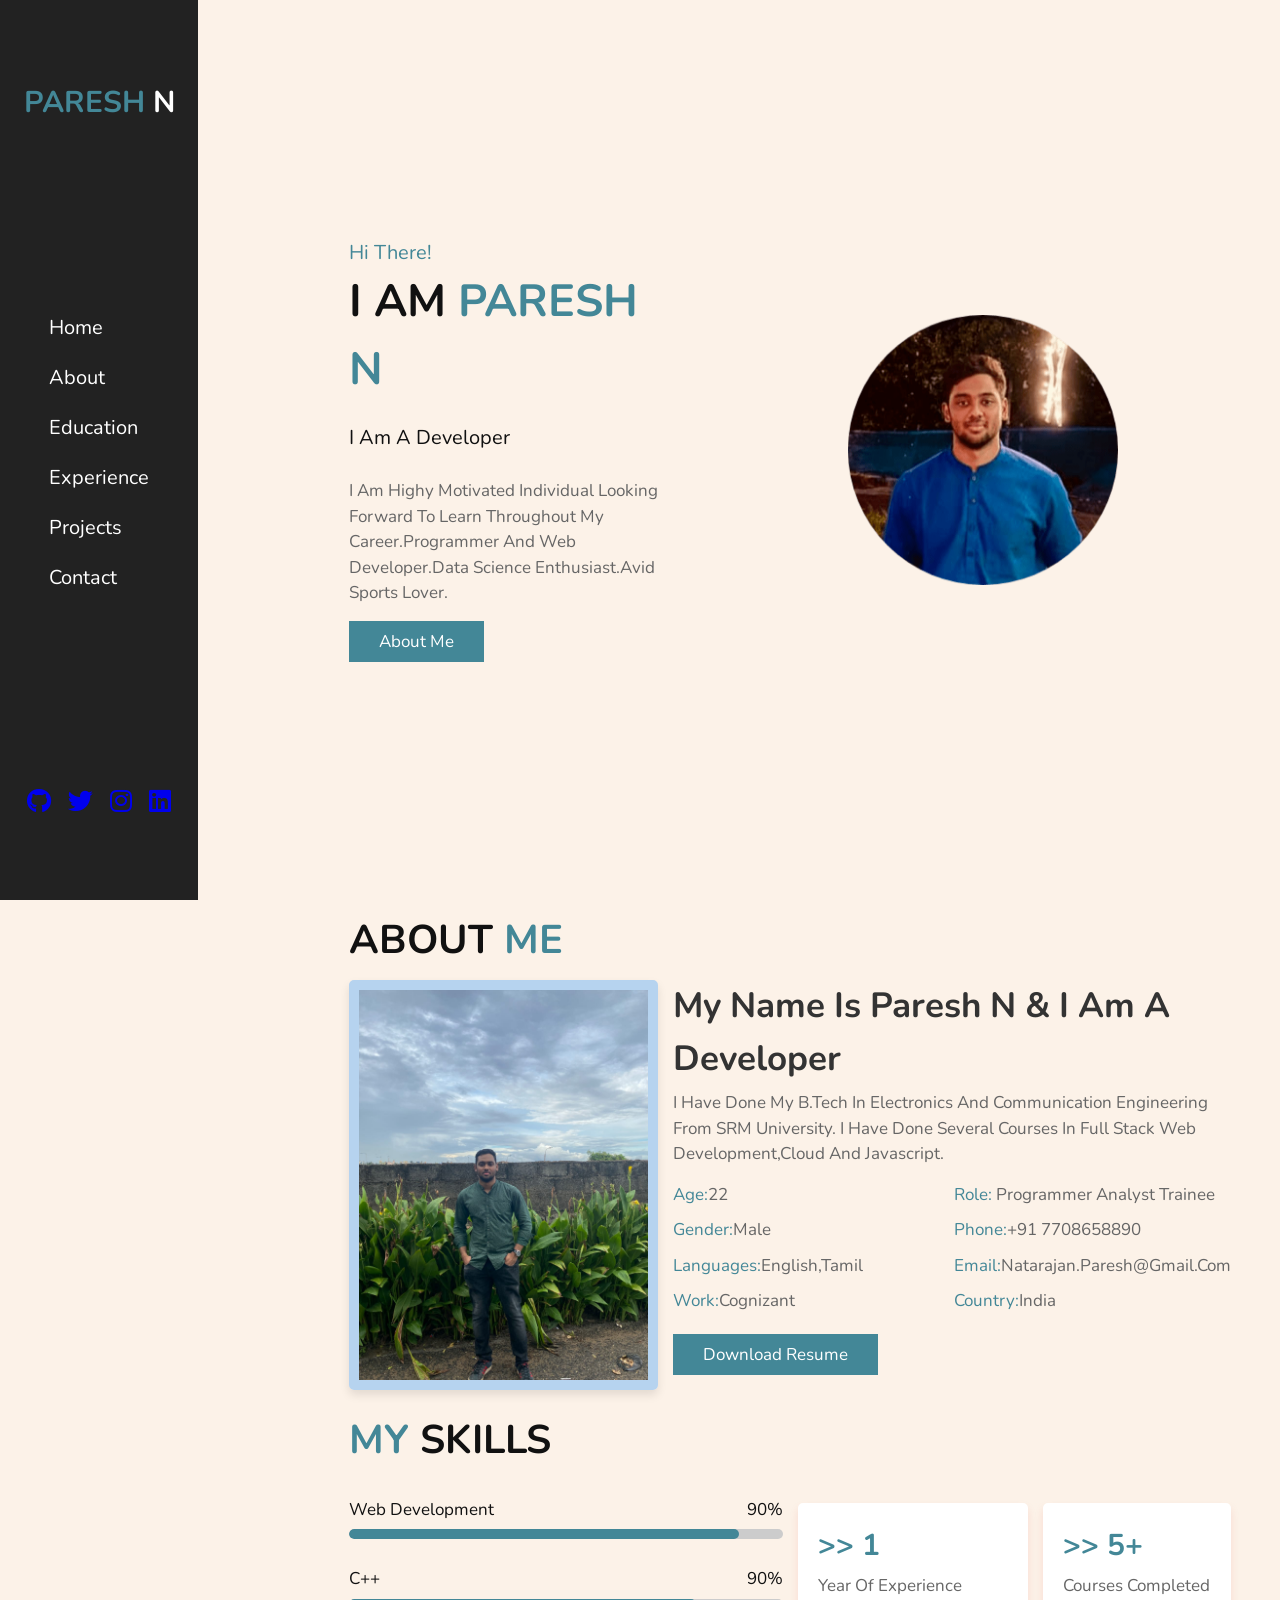
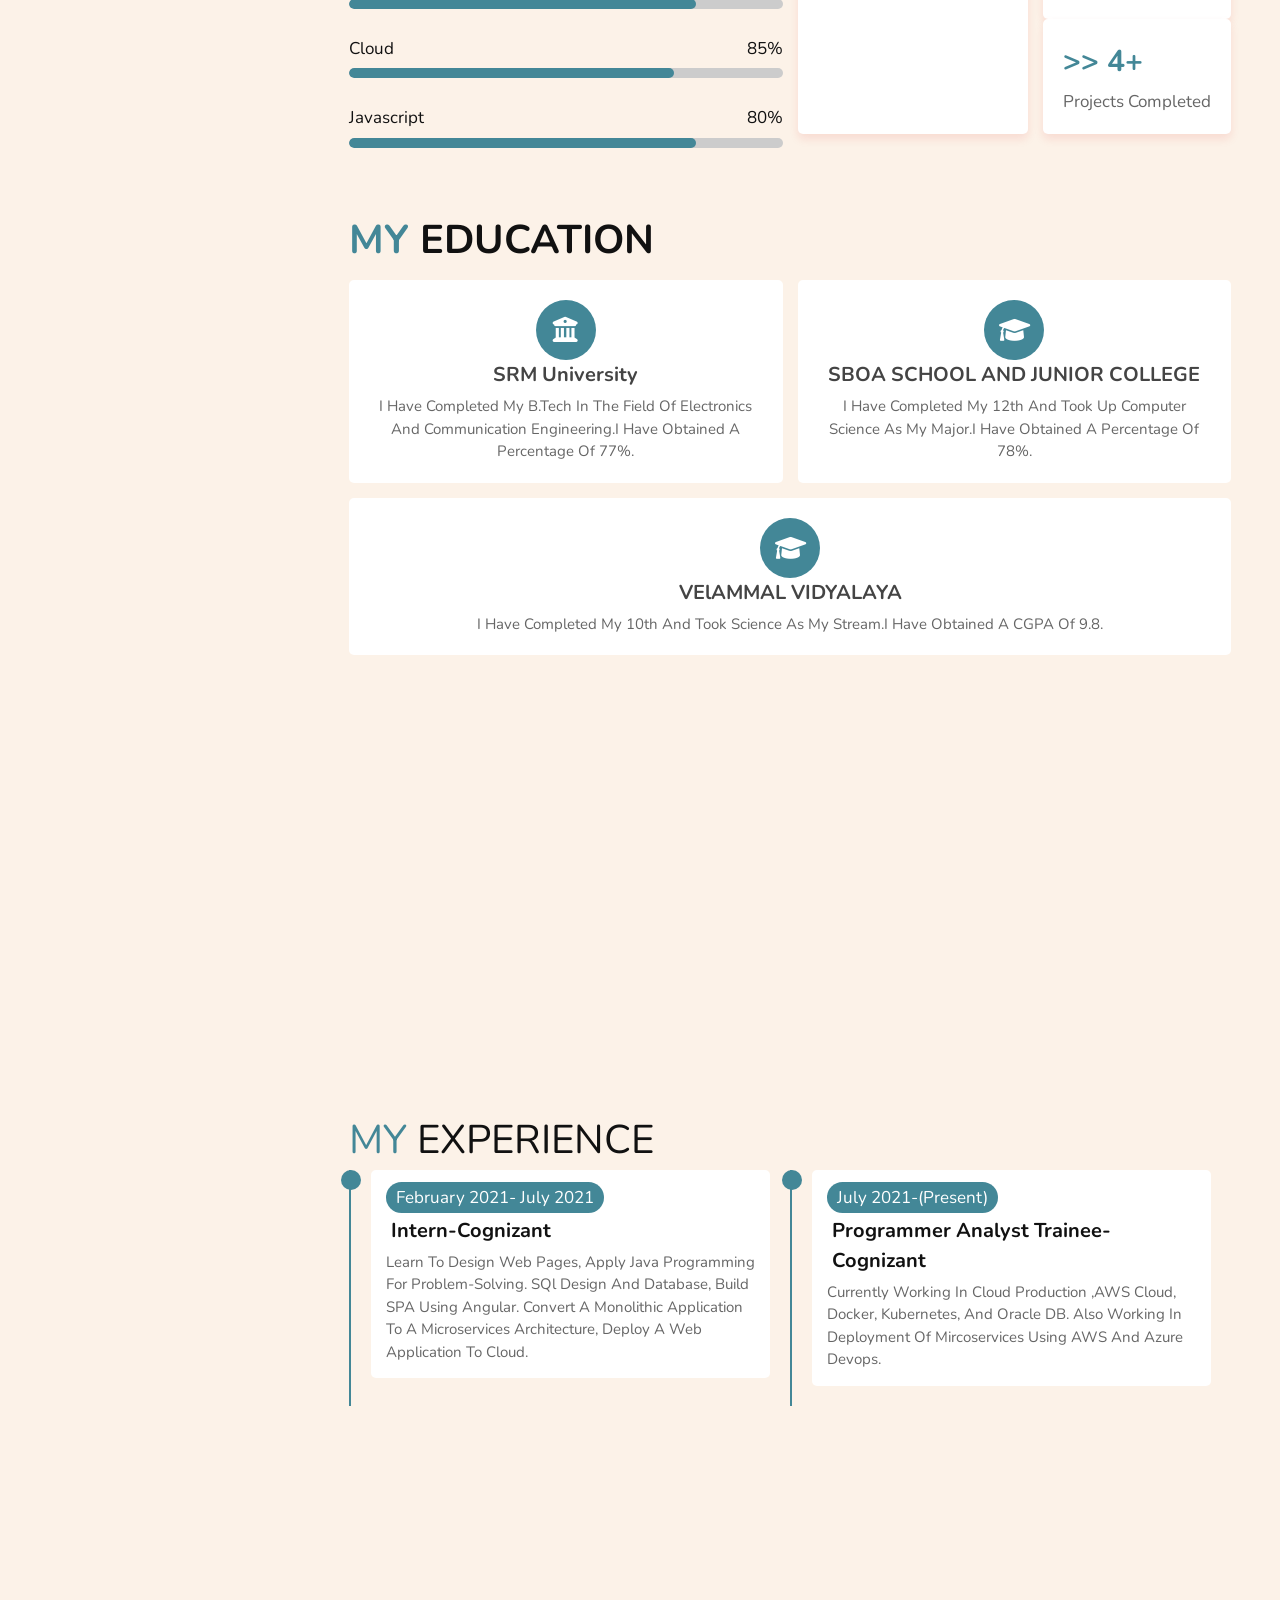
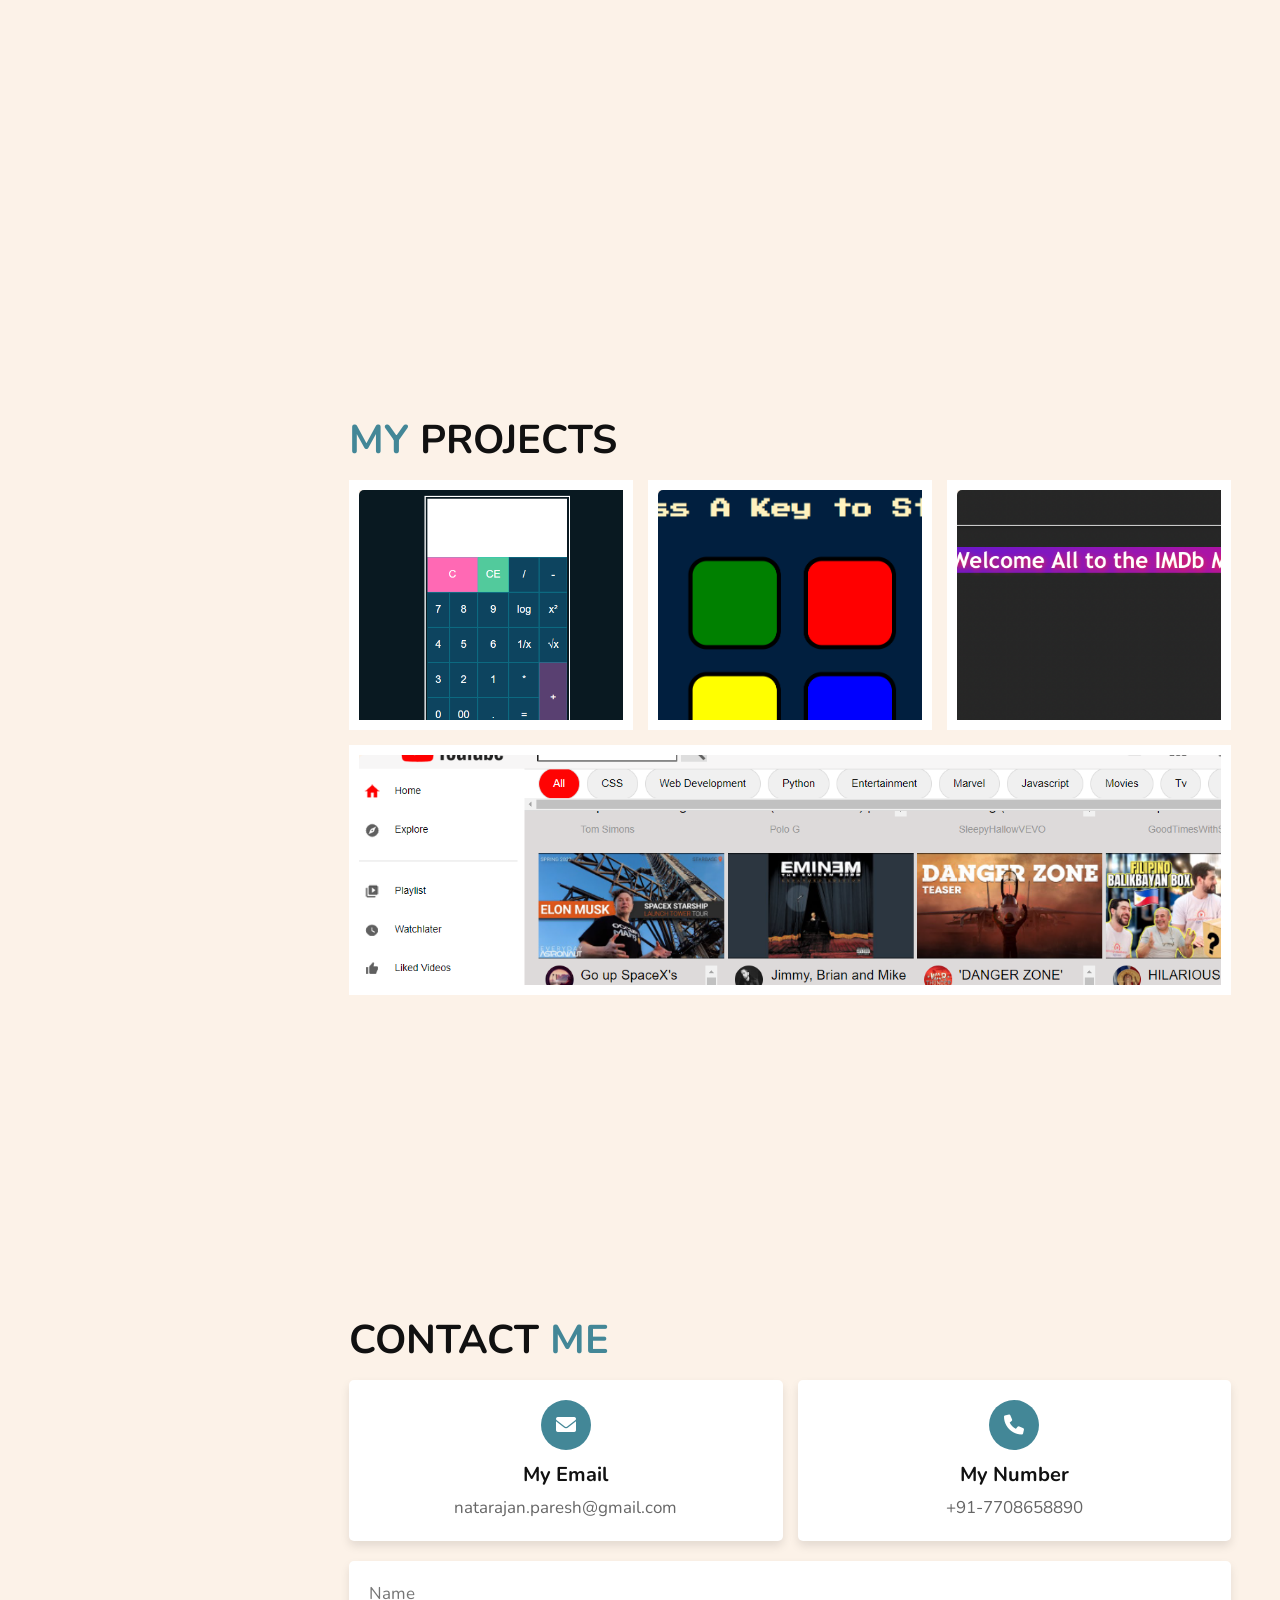
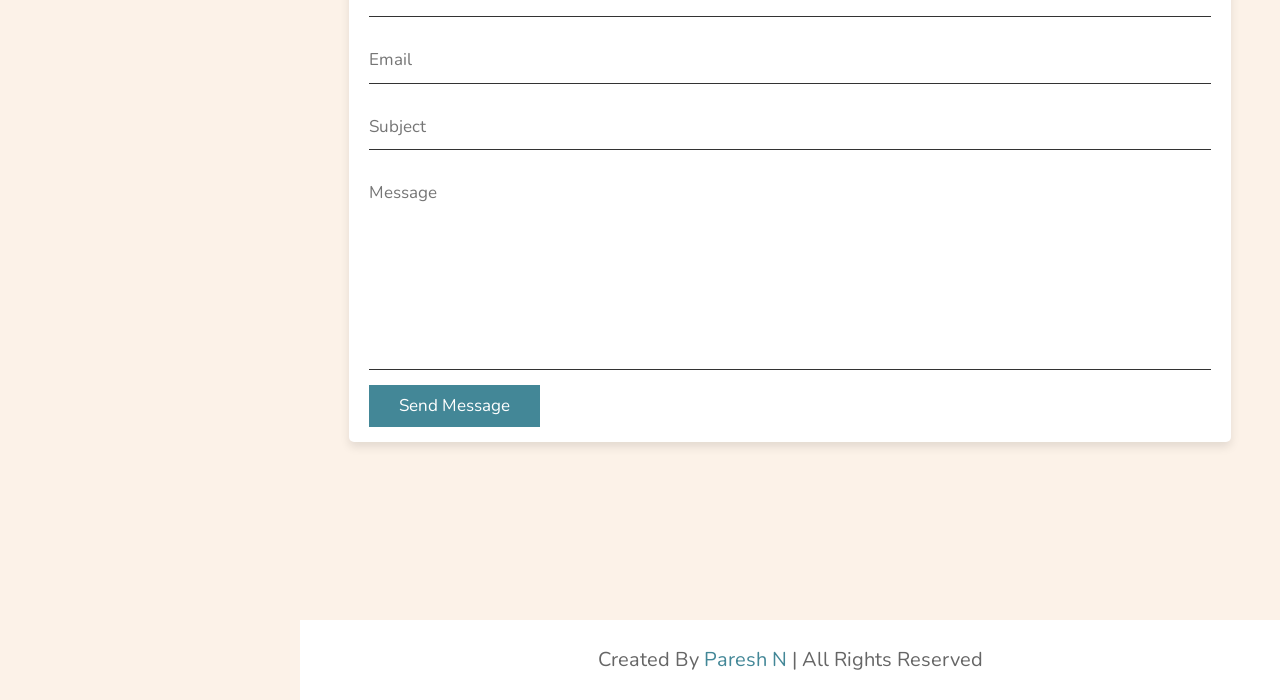
==== index.html @ 28f30ede "first commit" ====
<!DOCTYPE html>
<html lang="en">
<head>
    <meta charset="UTF-8">
    <meta http-equiv="X-UA-Compatible" content="IE=edge">
    <meta name="viewport" content="width=device-width, initial-scale=1.0">
    <title>Paresh's Portfolio Site</title>
    <link rel="apple-touch-icon" sizes="180x180" href="favicon/apple-touch-icon.png">
<link rel="icon" type="image/png" sizes="32x32" href="favicon/favicon-32x32.png">
<link rel="icon" type="image/png" sizes="16x16" href="favicon/favicon-16x16.png">
<link rel="manifest" href="favicon/site.webmanifest">
<link rel="mask-icon" href="favicon/safari-pinned-tab.svg" color="#5bbad5">
<meta name="msapplication-TileColor" content="#da532c">
<meta name="theme-color" content="#ffffff">
    <!-- font awesome cdn link -->
    <link rel="stylesheet" href="https://cdnjs.cloudflare.com/ajax/libs/font-awesome/6.0.0-beta3/css/all.min.css">

    <!-- custom css file link -->
     <link rel="stylesheet"  href="style.css">

</head>
<body>


    <div id="menu-bars" class="fas fa-bars"></div>

<!-- header section starts -->
<header>

    <a href="#" class="logo"> <span>Paresh</span> N </a>
     <nav class="navbar">
         <a href="#home">home</a>
         <a href="#about">about</a>
         <a href="#education">education</a>
         <a href="#experience">experience</a>
         <a href="#projects">projects</a>
         <a href="#contact">contact</a>

     </nav>    
    
     <div class="follow">
         <a href="#" class="fab fa-github " id="github"></a>
         <a href="#" class="fab fa-twitter" id="tweet" target="blank" ></a>
         <a href="#" class="fab fa-instagram" id="instagram"></a>
         <a href="#" class="fab fa-linkedin" id="linkedin"></a>

     </div>
         
</header>

<!-- header section ends -->

<!-- Home section starts -->

<section class="home"  id="home">


   <div class="content"> 
       <span class="hi">Hi there!</span> 
       <h3>I am <span>Paresh N </span> </h3>
      <p class="info"> I am a Developer</p>
       <p class="text">I am highy motivated individual looking forward to learn throughout my career.Programmer and Web Developer.Data Science Enthusiast.Avid Sports lover.</p>
    <a href="#about" class="btn" >about me</a>
    </div>
    
    <div class="image">
        <img src="images/Paresh1-min.png" alt="">
    </div>



</section>




<!-- Home section ends -->

<!-- about section starts -->

<section class="about" id="about">
<h1 class="heading">about<span> me </span></h1>

<div class="row-1">

<div class="image">
    <img src="images/profilepic.jpg" alt="">
</div>

<div class="content">

    <h3>My name is Paresh N & I am a Developer</h3>
    <p>I have done my B.Tech in Electronics and Communication Engineering from SRM University. I have 
     done several courses in Full Stack Web Development,Cloud and Javascript.
    </p>
    <div class='box-container'>
        <div class="box">
            <p><span>Age:</span>22</p>
            <p><span>Gender:</span>male</p>
            <p><span>Languages:</span>English,Tamil</p>
            <p><span>Work:</span>Cognizant</p>
        </div>
        <div class="box">
            <p><span>Role:</span> Programmer Analyst Trainee</p>
            <p><span>Phone:</span>+91 7708658890</p>
            <p><span>Email:</span>natarajan.paresh@gmail.com</p>
            <p><span>Country:</span>India</p>
        </div>

    </div>
     <a href="images/Resume.pdf"class="btn" >Download Resume</a>
</div>
</div>

<h1 class="heading"><span> my </span> skills</h1>

<div class="row-2">

     <div class="skills">
         <div class="progress">
          <h3>web Development <span> 90% </span></h3>
            <div class="bar"><span></span></div>
         </div>  
          <div class="progress">
          <h3> C++ <span> 90% </span></h3>
            <div class="bar"><span></span></div>
            </div>
          <div class="progress">
          <h3> Cloud <span> 85% </span></h3>
            <div class="bar"><span></span></div>
            </div>
          <div class="progress">
          <h3> Javascript<span> 80% </span></h3>
            <div class="bar"><span></span></div>
          </div>
     </div>
     <div class=" box-container">
         <div class="box">
          <h3> >> 1 </h3>
          <p>year of experience</p>
         </div>
         <div class="container">
            <div class="box">
             <h3> >> 5+ </h3>
             <p>courses completed</p>
            </div>
            <div class="container">
                <div class="box">
                 <h3> >> 4+ </h3>
                 <p>projects completed</p>
                </div>
     </div>
</div>

</section>



<!-- about section ends -->

<!-- service section starts -->


<section class="education" id="education">

<h1 class="heading"> <span> my </span>education </h1>


<div class="box-container">
 
    <div class="box">
      <i class="fas fa-university"></i>
       <h3>SRM University</h3>
       <p> I have completed my B.tech in the field of Electronics and Communication Engineering.I have obtained a percentage of 77%.</p>

    </div>
    <div class="box">
        <i class="fas fa-graduation-cap"></i>
        <h3>SBOA SCHOOL AND JUNIOR COLLEGE</h3>
        <p>I have completed my 12th and took up Computer Science as my major.I have obtained a percentage of 78%.</p>
    
    </div>
    <div class="box">
        <i class="fas fa-graduation-cap"></i>
        <h3>VElAMMAL VIDYALAYA</h3>
        <p>I have completed my 10th and took Science as my stream.I have obtained a CGPA of 9.8.</p>
    
    </div>


</div>
</section>



<!-- education section ends -->

<!-- experience section starts -->


<section class="experience" id="experience" >

<hl class="heading"> <span> my </span> experience</hl>

  <div class="box-container">

    <div class="box">
       <div class="content">
           <span> February 2021- July 2021 </span>
           <h3>Intern-Cognizant</h3>
           <p> Learn to design web pages, apply Java programming for
            problem-solving. SQl Design and Database, build SPA using Angular. Convert a monolithic application to a Microservices
            architecture, deploy a web application to Cloud. </p>
       </div> 
    </div>
    

    <div class="box">
        <div class="content">
            <span> July 2021-(present) </span>
            <h3>Programmer Analyst Trainee-Cognizant </h3>
            <p> Currently working in Cloud Production ,AWS
                Cloud, Docker, Kubernetes, and Oracle DB. Also working in deployment of Mircoservices using AWS and
                Azure Devops.</p>
        </div> 
     </div>

  </div>
</section>


<!-- experience section ends -->



<!-- projects section starts -->

<section class="projects" id="projects">

<h1 class="heading"> <span> my </span> projects </h1>

<div class="box-container">
   <div class="box">
        <img class="projecalc" src="images/calc.png" alt="">
        <h3> A Calculator Api</h3>
        <div class="icons">
            <a href="https://calculatorpar3sh.netlify.app" class="fas fa-link"></a>
            <!-- <a href="#" class="fas fa-share"></a>
            <a href="#" class="fas fa-search"></a> -->
        </div>

   </div>
   <div class="box">
    <img src="images/rcg.png" alt="">
    <h3> Remember the Color Game </h3>
    <div class="icons">
        <a href="https://paresh1879.github.io/Remember-the-colour-Game/" class="fas fa-link"></a>
        <!-- <a href="#" class="fas fa-share"></a>
        <a href="#" class="fas fa-search"></a> -->
    </div>
</div>
    <div class="box">
        <img  src="images/MovieReview.png" alt="">
        <h3>Movie Review App</h3>
        <div class="icons">
            <a href="https://imdbtdb.netlify.app" class="fas fa-link"></a>
            <!-- <a href="#" class="fas fa-share"></a>
            <a href="#" class="fas fa-search"></a> -->
        </div> 
     </div>
     <div class="box">
        <img src="images/youtube.png" alt="">
        <h3> A Youtube Api</h3>
        <div class="icons">
            <a href="https://par3shyoutubeclone.netlify.app" class="fas fa-link"></a>
            <!-- <a href="#" class="fas fa-share"></a>
            <a href="#" class="fas fa-search"></a> -->
        </div> 
     </div>

</div>

</section>

<!-- projects section ends -->

<!-- contact section starts -->
<section class="contact" id="contact">

    <h1 class="heading"> contact <span> me </span> </h1>

    <div class="icons-container">

        <div class="icons">
            <i class="fas fa-envelope"></i>
            <h3>my email</h3>
            <p>natarajan.paresh@gmail.com</p>
        </div>

        <div class="icons">
            <i class="fas fa-phone"></i>
            <h3>my number</h3>
            <p>+91-7708658890</p>
        </div>

        <!-- <div class="icons">
            <i class="fas fa-map-marker-alt"></i>
            <h3>my address</h3>
            <p>Tiana-801,House of Hiranandani,Chennai-600130</p>
        </div> -->

    </div>

    <div class="row">

        <form method ="post">

            <input type="text" placeholder="name" class="box" autocomplete="off" id="name">
            <input type="email" placeholder="email" class="box" autocomplete="off" id="email">
            <input type="text" placeholder="Subject" class="box" id="subject">
            <textarea name="" placeholder="message" id="" cols="30" rows="10"></textarea>

            <input type="submit" class="btn" value="send message" id="sendbtn">
          

        </form>

            

    </div>


</section>




<!-- contact section ends -->

<!-- footer section  -->
<footer class="footer"> created by <span> Paresh N </span> | all rights reserved </footer>











    <!-- custom js file link -->
    <script src="script.js"></script>
    <script src="https://smtpjs.com/v3/smtp.js">
    </script>
</body>
</html>
---- style.css ----
@import url('https://fonts.googleapis.com/css2?family=Nunito:ital,wght@0,400;0,500;0,700;1,300&display=swap');

:root{

    --main-color:#438797;

}

*{

font-family: 'Nunito', sans-serif;
margin:0;padding:0;
box-sizing: border-box;
outline:none;border:none;
text-decoration: none;
text-transform: capitalize;
transition:  all .2s linear;
line-height: 1.5;

}


html{

    font-size: 62.5%;
    overflow-x: hidden;
    scroll-behavior: smooth;
}

body{
    background: #fcf2e8;
    padding-left: 30rem;
}

section{
  padding: 1rem 5%;
  min-height: 100vh;
}

.heading{
  font-size:  4rem;
  padding-bottom: 1rem;
  color:#111;
  text-transform: uppercase;


}


.heading span{
  color:#438797;
  text-transform: uppercase;
  

}

.btn{

  display: inline-block;
  margin-top: 1rem;
  padding: .8rem 3rem;
  background: #438797;
  color: #fff;
  cursor: pointer;
  font-size: 1.7rem;

}

.btn:hover{
  background: #111;
  letter-spacing: .2rem; ;
}

header{
    position: fixed;
    top:0;left:0; bottom:0;
    background: #222;
    display: flex;
    align-items: center;
    justify-content: space-between;
    z-index:1000;
    flex-flow: column ;
    padding:8rem 2rem;
}

header .logo{
  text-transform: uppercase;
  color: white;
  font-size: 3rem;
  font-weight: bolder;
}

header .logo span{
  text-transform: uppercase;
  color:var(--main-color);
}

header .navbar a{
  display: block;
  font-size: 2rem ;
  color:white;
  margin:2rem 0;
}

header .navbar a:hover{
  letter-spacing: .2rem;
  color:#438797;
  }

header .follow a{
  font-size: 2.5rem;
  margin: 0.7rem;
}

header .follow a:hover{

color:#438797;

}

#menu-bars{

  position: fixed;
 top:1rem; right:1rem;
 z-index: 10000;
 background: var(--main-color);
 color:#fff;
 border-radius: .5rem;
 padding: 1rem 1.5rem;
 font-size: 3rem;
 cursor:pointer;  
 display: none;
 }



.home{

  display: flex;
  align-items: center;
  flex-wrap: wrap;
  gap:1.5rem;
}

.home .image{
  flex:1 1 40rem;
  height:100%;
  width:100%;

}
.home .image img{
  position:relative;
  display:flex;
  left: 150px;
  height:270px;
  width: 270px;
  justify-content:center;
  

}
.home .content{
  flex:1 1 20rem;
  
}

.home .content .hi{
  font-size: 2rem;
  color:#438797;

}

.home .content h3{
  font-size: 4.5rem;
  color: #111;
  text-transform: uppercase;
}
.home .content h3 span{
  color:#438797;
  text-transform: uppercase;
}

.home .content .info{
  font-size: 2rem;
  color:#111;
  padding: 2rem 0;

}
.home .content .text{
  font-size: 1.7rem;
  color:#666;
  padding: .5rem 0;
  text-transform: capitalize;
  
}

.about .row-1{
  display: flex;
  flex-wrap: wrap;
  gap:1.5rem;
  padding-bottom: 2rem ;

}
.about .row-1 .image{
    flex:1 1 25rem;
    
}
.about .row-1 .image img{
  height: 100%;
  width:100%;
  object-fit: cover;
  border:1rem solid #b6d3ef;
  border-radius: .5rem;
  box-shadow: 0 .5rem 1rem rgba(0,0,0,.1);
}
.about .row-1 .content{
  flex:1 1 50rem;

}
.about .row-1 .content h3{
  color:#333;
  font-size: 3.5rem;

}
.about .row-1 .content p{
  color:#666;
  font-size: 1.7rem;
  padding:.5rem 0;
}

.about .row-1 .content .box-container{
  display: flex;
  flex-wrap: wrap;
  gap:1.5rem;
  padding: 0.5rem 0;
}
.about .row-1 .content .box-container .box{
  flex:1 1 20rem;

}
.about .row-1 .content .box-container span{
  color:#438797;
}

.about .row-2{
  display: flex;
  flex-wrap: wrap;
  gap:1.5rem;
  align-items: center;
}
.about .row-2 .skills{
  flex:1 1 40rem;

}
.about .row-2 .skills .progress{
  padding:1rem 0 ;
  
}

.about .row-2 .skills .progress h3{
   display: flex;
   justify-content: space-between;
   padding:.7rem 0;
   font-size: 1.7rem;
   color:#111;
   font-weight: 400;
}
.about .row-2 .skills .progress .bar{
  width:100%;
  background:#ccc;
  height:1rem;
  overflow: hidden;
  border-radius: 50rem;
}

.about .row-2 .skills .progress .bar span{
  display:block;
  height:100%;
  background:#438797;
  border-radius: 50rem;
}

.about .row-2 .skills .progress:nth-child(1) .bar span{
  width:90%;
}

.about .row-2 .skills .progress:nth-child(2) .bar span{
  width:80%;
}

.about .row-2 .skills .progress:nth-child(3) .bar span{
  width:75%;
}

.about .row-2 .skills .progress:nth-child(4) .bar span{
  width: 80%;
}

.about .row-2 .box-container{
  flex:1 1 40rem;
  display: flex;
  flex-wrap: wrap;
  gap:1.5rem;
}

.about .row-2 .box-container .box{
  flex:1 1 15rem;
  background:#fff;
  padding:2rem;
  border-radius: .5rem;
  box-shadow: 0 .5rem 1rem rgba(216, 15, 15, 0.1);
}

.about .row-2 .box-container .box h3{
  color:var(--main-color);
  font-size: 3rem;
}

.about .row-2 .box-container .box p{
  color:#666;
  font-size: 1.7rem;
  padding-top: .5rem;
}

.education .box-container{
  display: flex;
  flex-wrap: wrap;
  gap:1.5rem;

}
.education .box-container .box{
  flex: 1 1 30rem;
  text-align:center;
  padding: 2rem;
  background: #fff;
  border-radius: .5rem;
  box-shadow: .5rem 1 rem rgba(0,0,0,.1);
}

.education .box-container .box  i{
   height: 6rem;
   width: 6rem;
   line-height: 6rem;
   font-size: 2.5rem;
   color: #fff;
   background-color: var(--main-color);
   border-radius: 50%;


}

.education .box-container .box h3{
  color: #444;
  font-size: 2rem;
  padding-top: 1 rem;
  
}

.education .box-container .box p{
  color: #666;
  font-size: 1.5rem;
  padding-top: .5rem;
  
}


.experience .box-container{
    display: flex;
    flex-wrap: wrap;
}

.experience .box-container .box{
    position: relative;
    flex:1 1 33rem;
    border-left: .2rem solid var(--main-color);
    padding-left: 2rem;
    padding-right: 2rem;
    padding-bottom: 2rem;    
}

.experience .box-container .box::before{
   content: '';
   position: absolute;
   top:0; left:-1rem;
   height:2rem ;
   width: 2rem;
   border-radius: 50%;
   background: var(--main-color);
}
.experience .box-container .box  .content{
  background: #fff;
  padding: 1.5rem;
  box-shadow: 0 .5rem 1 rem rgba(0,0,0,.1);
  border-radius: .5rem;

}
.experience .box-container .box  .content span{
  color:#fff;
  font-size: 1.7rem;
  background:#438797;
  border-radius: 50rem;
  padding: .4rem 1rem;

}
.experience .box-container .box  .content h3{
  font-size: 2rem;
  padding: .5rem;
  color: #111;

}
.experience .box-container .box .content p{
  font-size: 1.5rem;
  color:#666;
}


.projects .box-container{
  display: flex;
  flex-wrap: wrap;
  gap: 1.5rem;

}
.projects .box-container .box{
  flex: 1 1 25rem;
  height: 25rem;
  position: relative;
  overflow:hidden;
  border: 1rem solid #fff;
  box-shadow: 1 .5rem 1rem rgba(0,0,0,.1);
}

.projects  .box-container .box img{
  height:110%;
  width:110%;
  object-fit: cover;
  border-radius: .5rem;
  position: relative;
  z-index: 1;
}

.projects  .box-container .box:hover img{
  height:75%;
  width:75%;
}

.projects  .box-container .box h3{
  position: absolute;
  bottom:.5rem; left:1rem;
  font-size: 1.5rem;
  color:#333;
  text-transform: uppercase;
}

.projects .box-container .box .icons{
  position: absolute;
  top:1rem; right:1rem;
}

.projects  .box-container .box .icons a{
  display: block;
  height:4rem;
  width:4rem;
  border-radius: .5rem;
  background: #eee;
  color:#333;
  font-size: 1.7rem;
  line-height: 4rem;
  text-align: center;
  margin-bottom: 1rem;
}

.projects .box-container .box .icons a:hover{
  background:var(--main-color);
  color:#fff;
}

.contact .icons-container{
  display: flex;
  gap:1.5rem;
  flex-wrap: wrap;
  padding-bottom: 2rem;
}

.contact .icons-container .icons{
  flex:1 1 25rem;
  text-align: center;
  padding:2rem;
  background:#fff;
  box-shadow: 0 .5rem 1rem rgba(0,0,0,.1);
  border-radius: .5rem;
}

.contact .icons-container .icons i{
  height:5rem;
  width:5rem;
  line-height: 5rem;
  font-size: 2rem;
  background: var(--main-color);
  color:#fff;
  border-radius: 50%;
}

.contact .icons-container .icons h3{
  color:#111;
  font-size: 2rem;
  padding:.5rem 0;
  padding-top: 1rem;
}

.contact .icons-container .icons p{
  color:#666;
  font-size: 1.7rem;
  text-transform:lowercase;
}

.contact .row{
  display: flex;
  flex-wrap: wrap;
  gap:1.5rem;
}

.contact .row form{
  flex:1 1 55rem;
  background:#fff;
  padding:0 2rem;
  box-shadow: 0 .5rem 1rem rgba(0,0,0,.1);
  border-radius: .5rem;
}

.contact .row .map{
  flex:1 1 25rem;
  border:1rem solid #fff;
  box-shadow: 0 .5rem 1rem rgba(0,0,0,.1);
  border-radius: .5rem;
  width: 100%;
}

.contact .row form .box,
.contact .row form textarea{
  width: 100%;
  border-bottom: .1rem solid #333;
  color:#333;
  text-transform: none;
  font-size: 1.7rem;
  padding:1rem 0;
  margin:1rem 0;
}

.contact .row form .box:focus,
.contact .row form textarea:focus{
  border-color: var(--main-color);
}

.contact .row form .box::placeholder,
.contact .row form textarea::placeholder{
  text-transform: capitalize;
}

.contact .row form textarea{
  height: 20rem;
  resize: none;
}

.contact .row form .btn{
  margin-top: 0;
  margin-bottom: 1.5rem;
}


.footer{
  margin-top: 2rem;
  font-size: 2rem;
  padding:2.5rem;
  text-align: center;
  color:#666;
  background: #fff;
}

.footer span{
  color:#438797;
}



/* media queries  */
@media (max-width:991px){

  html{
      font-size: 55%;
  }
  
  body{
      padding: 0;
  }

  #menu-bars{
      display: initial;
  }

  header{
      left:-120%;
  }

  header.active{
      left:0%;
  }

  .cursor-1,
  .cursor-2{
      display: none;
  }

}

@media (max-width:450px){

  html{
      font-size: 50%;
  }

  header{
      width:100%;
  }

  .experience .box-container .box{
      padding-right: 0;
  }
  .home .image img{
    justify-content:center;
    padding:0px 10px 5px;
  }
}


/* .projects  .box-container .box .img .projecalc{
  object-fit:cover;
height: 100px;
width: 100px;
} */
/* .projects  .box-container .box .img .youtubeclone{
  object-fit:cover;
  height:50px;
  width:50px;

} */
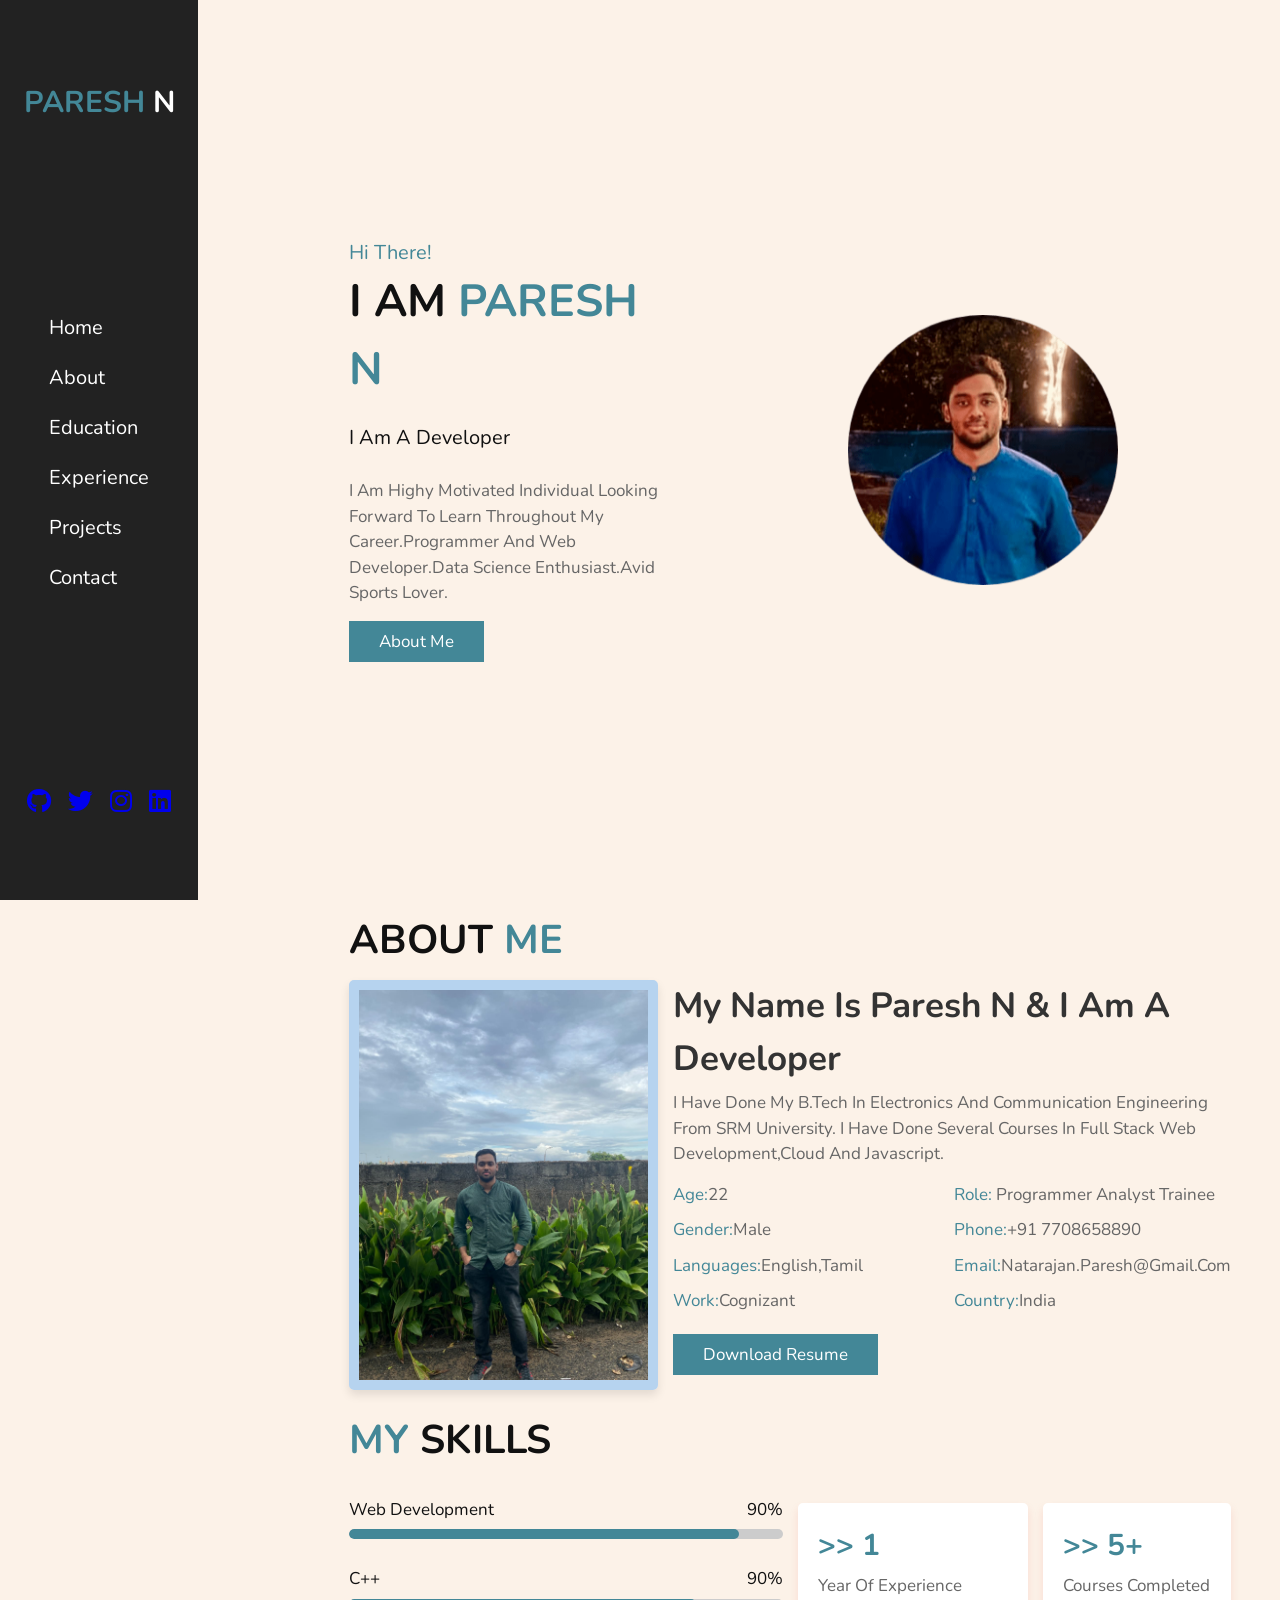
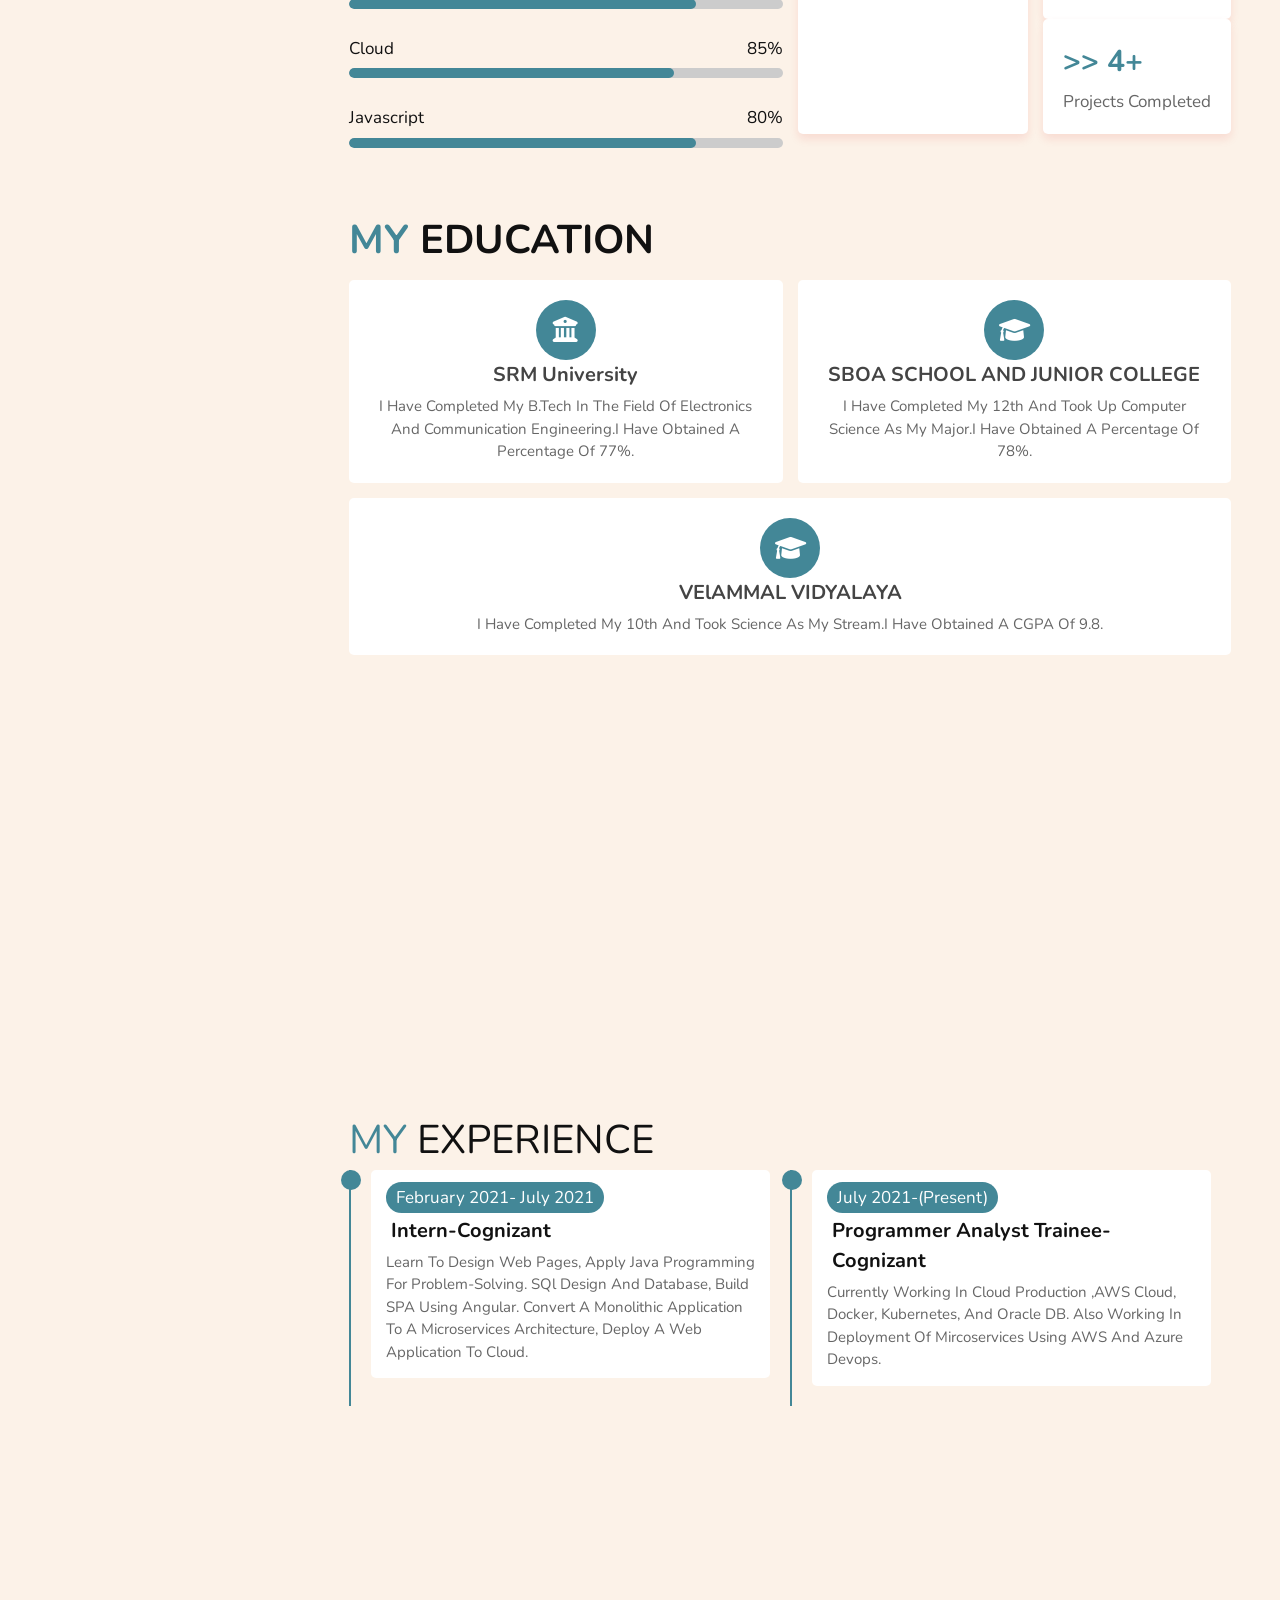
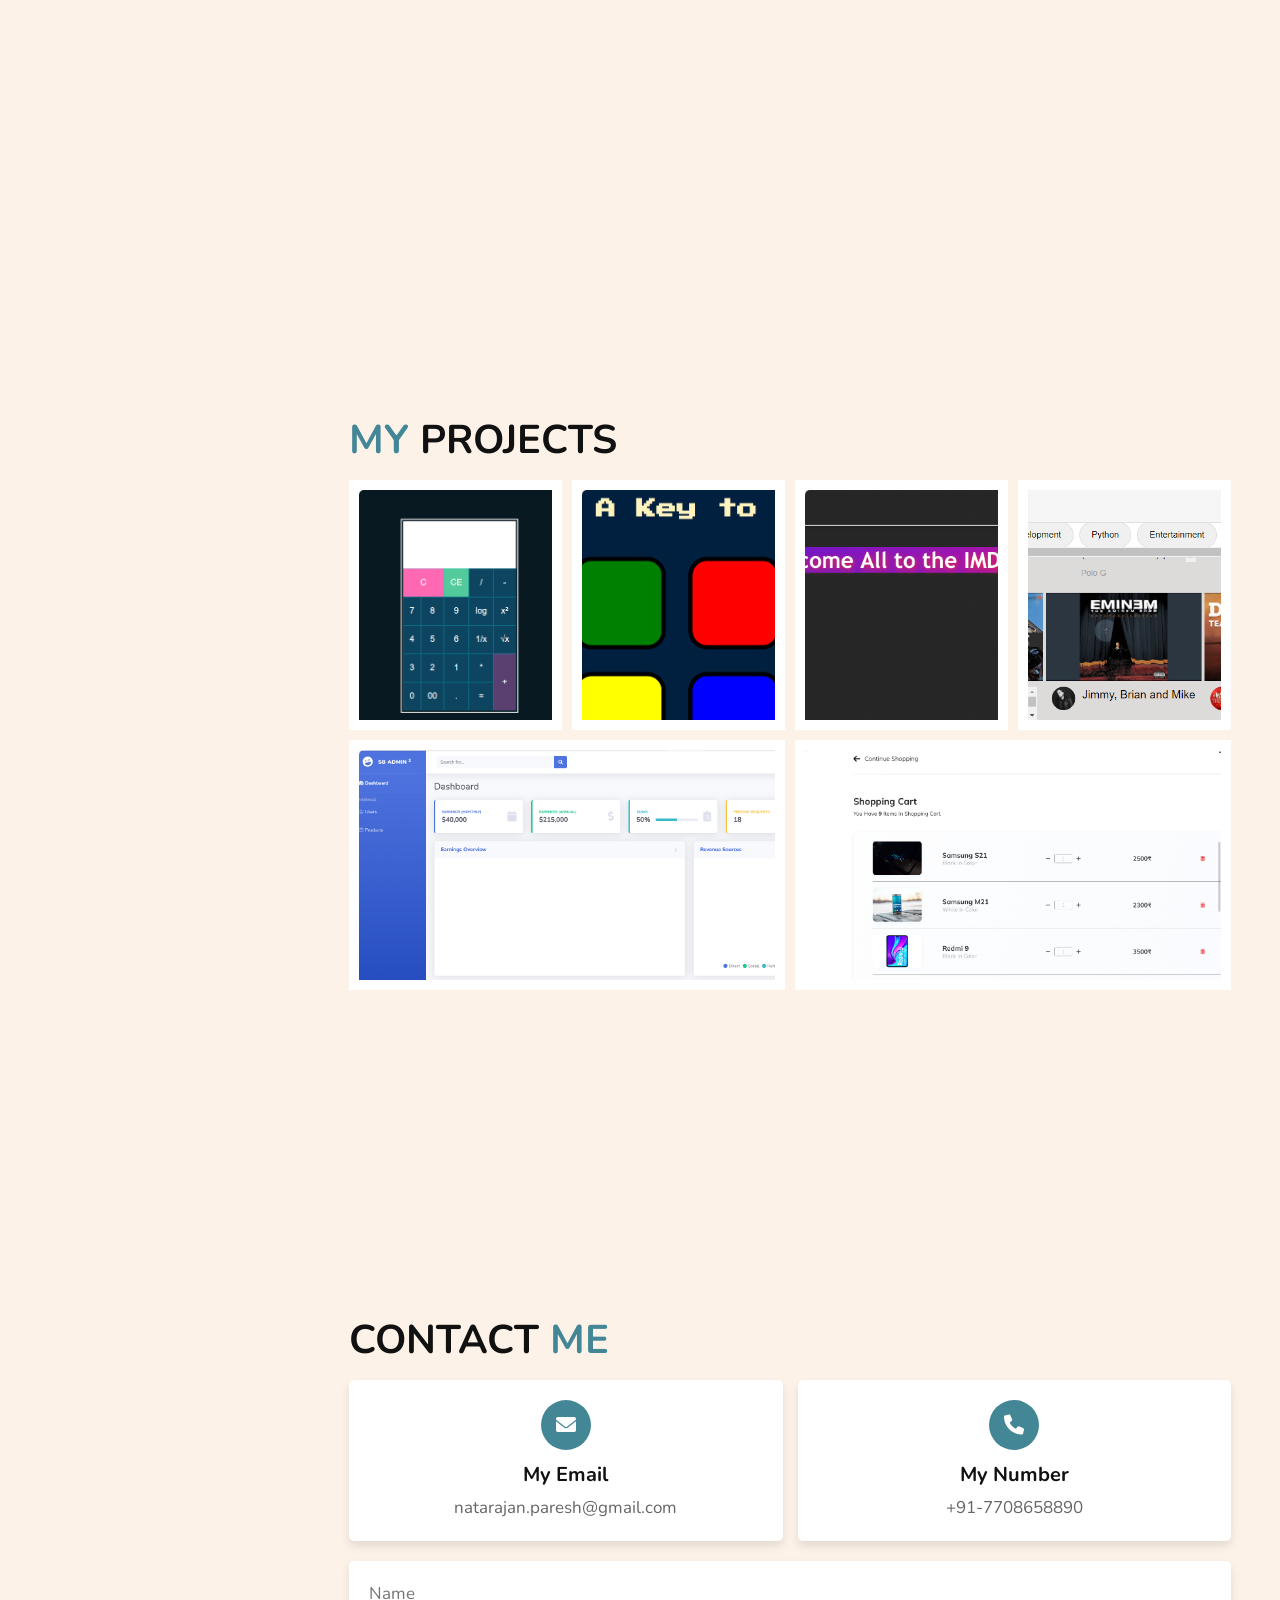
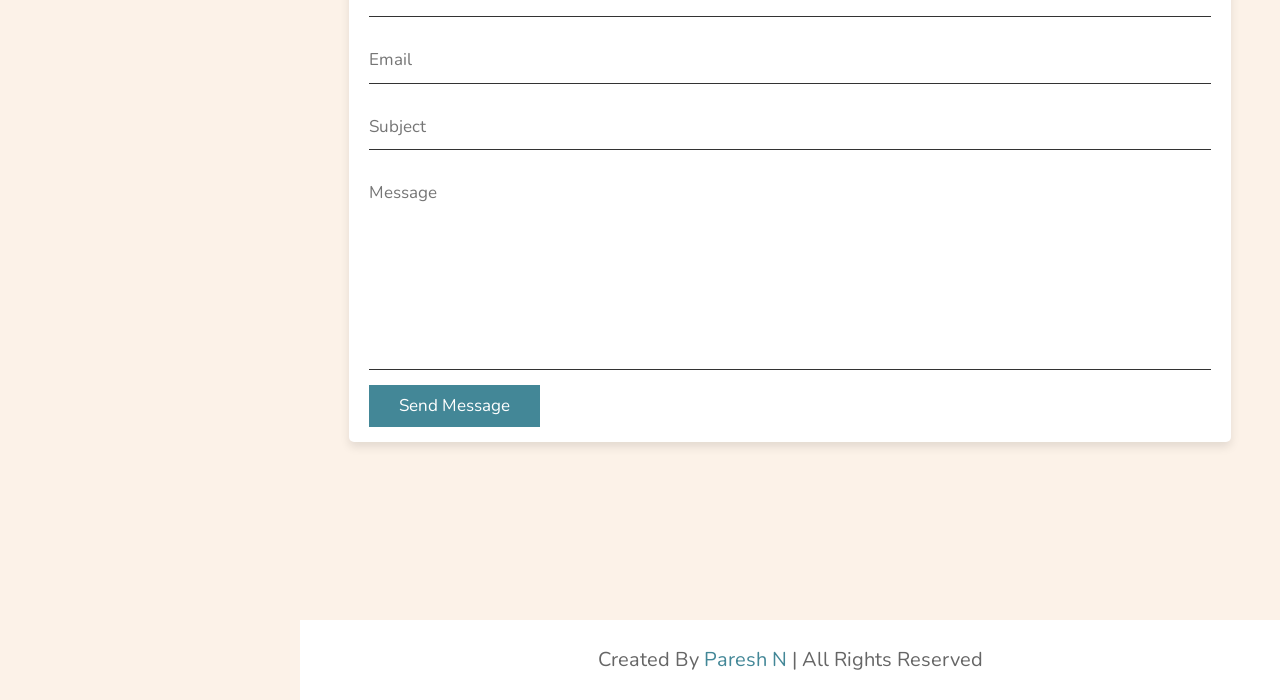
==== commit ed3a6dc8: "first commit" ====
--- a/index.html
+++ b/index.html
@@ -277,6 +277,28 @@
             <a href="#" class="fas fa-search"></a> -->
         </div> 
      </div>
+     <div class="box">
+        <img src="images/CRUDREACT.png" alt="">
+        <h3> CRUD Project</h3>
+        <div class="icons">
+            <a href="https://crudreactparesh.netlify.app" class="fas fa-link"></a>
+            <!-- <a href="#" class="fas fa-share"></a>
+            <a href="#" class="fas fa-search"></a> -->
+        </div> 
+     </div>
+     <div class="box">
+        <img src="images/ShoppingCart.png" alt="">
+        <h3> ShoppingCartReact</h3>
+        <div class="icons">
+            <a href="https://addtocartreact.netlify.app" class="fas fa-link"></a>
+            <!-- <a href="#" class="fas fa-share"></a>
+            <a href="#" class="fas fa-search"></a> -->
+        </div> 
+     </div>
+
+
+
+     
 
 </div>
 
--- a/style.css
+++ b/style.css
@@ -370,7 +370,7 @@
 
 .experience .box-container .box{
     position: relative;
-    flex:1 1 33rem;
+    flex:1 1 35rem;
     border-left: .2rem solid var(--main-color);
     padding-left: 2rem;
     padding-right: 2rem;
@@ -416,11 +416,11 @@
 .projects .box-container{
   display: flex;
   flex-wrap: wrap;
-  gap: 1.5rem;
+  gap: 1rem;
 
 }
 .projects .box-container .box{
-  flex: 1 1 25rem;
+  flex: 1 1 20rem;
   height: 25rem;
   position: relative;
   overflow:hidden;
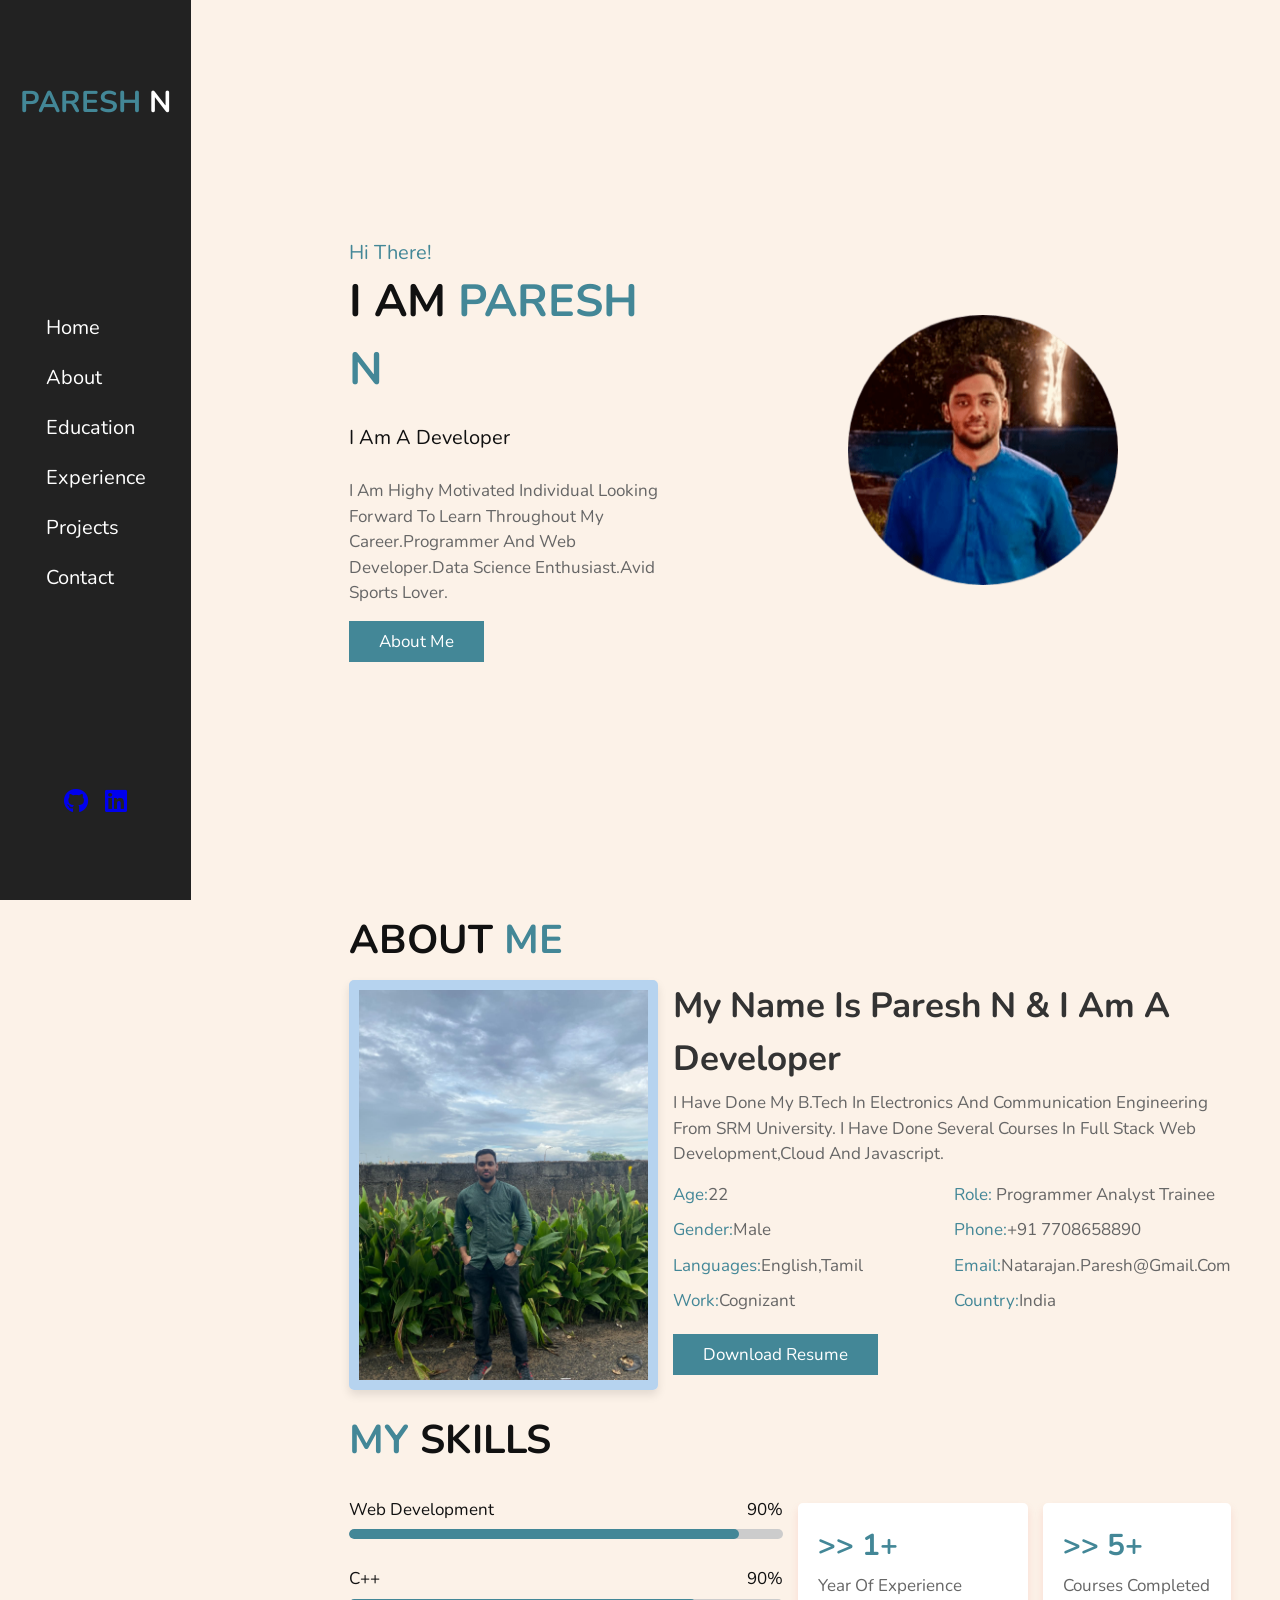
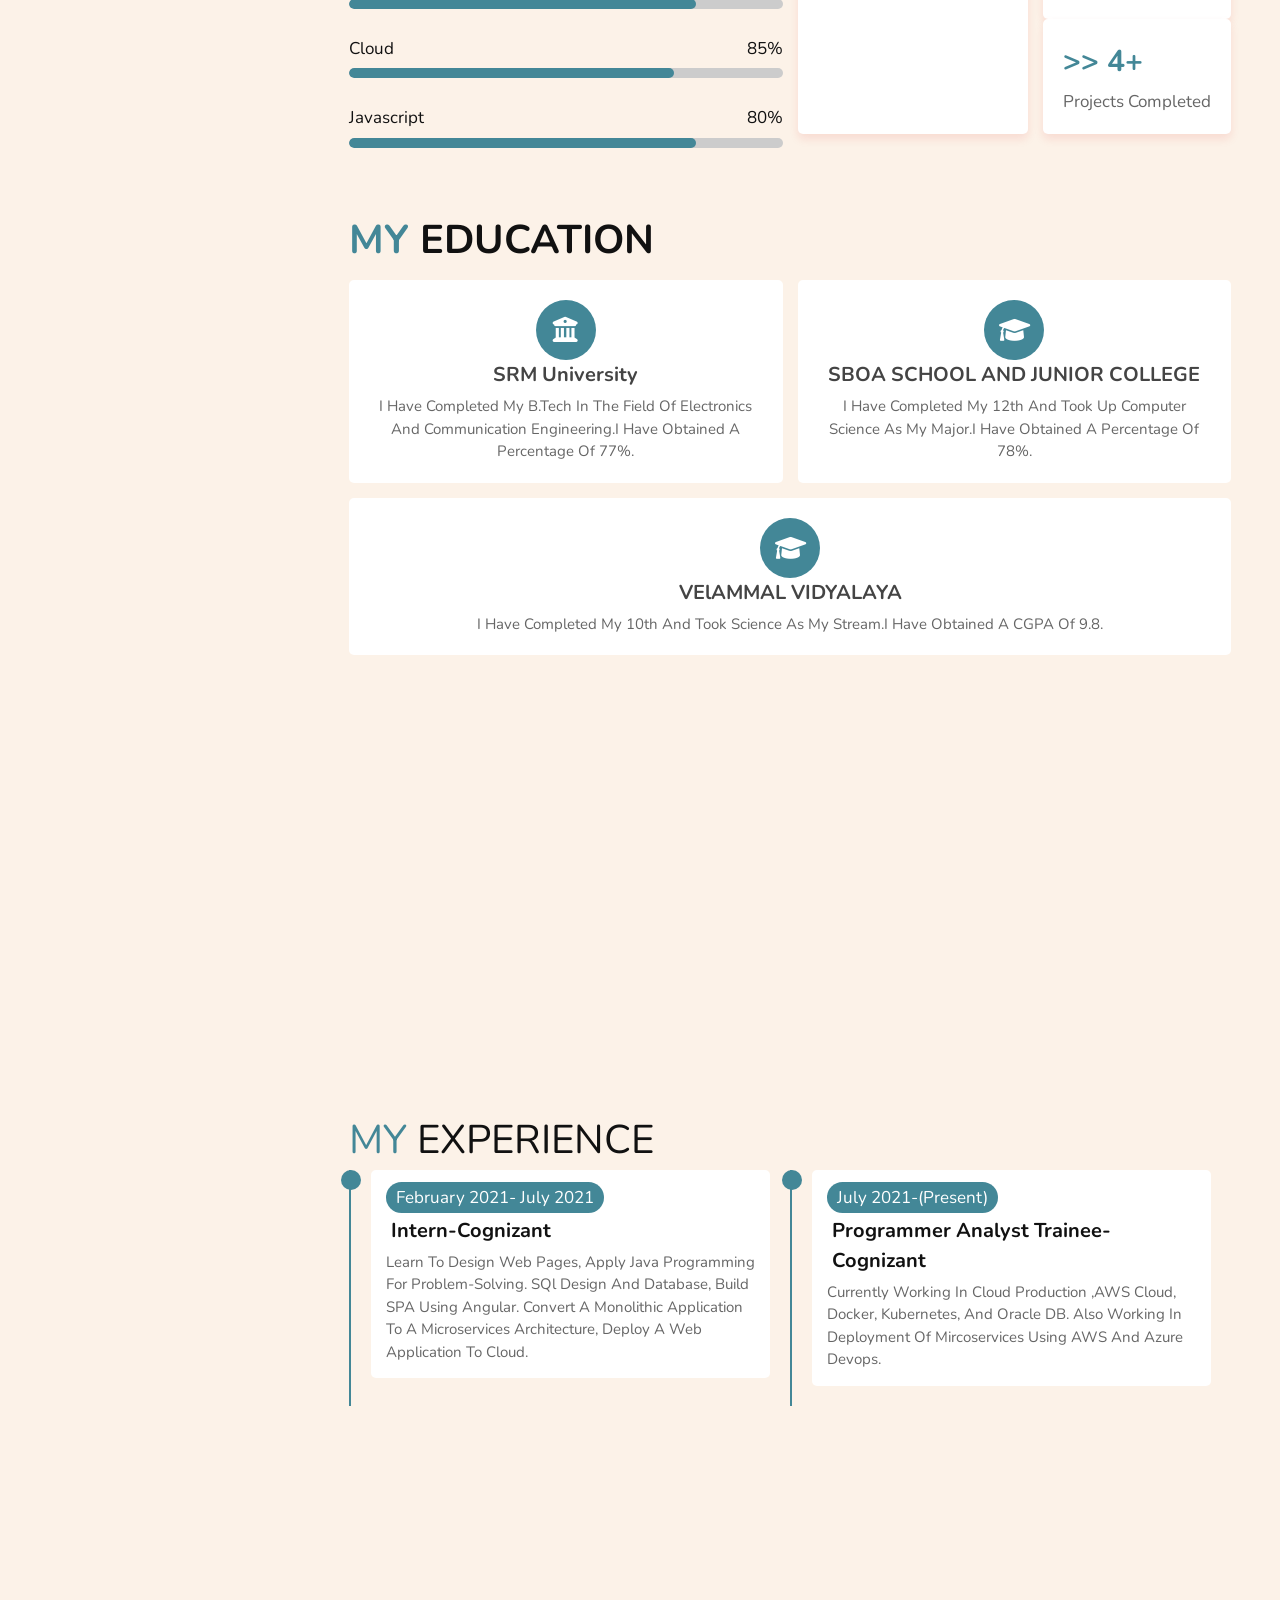
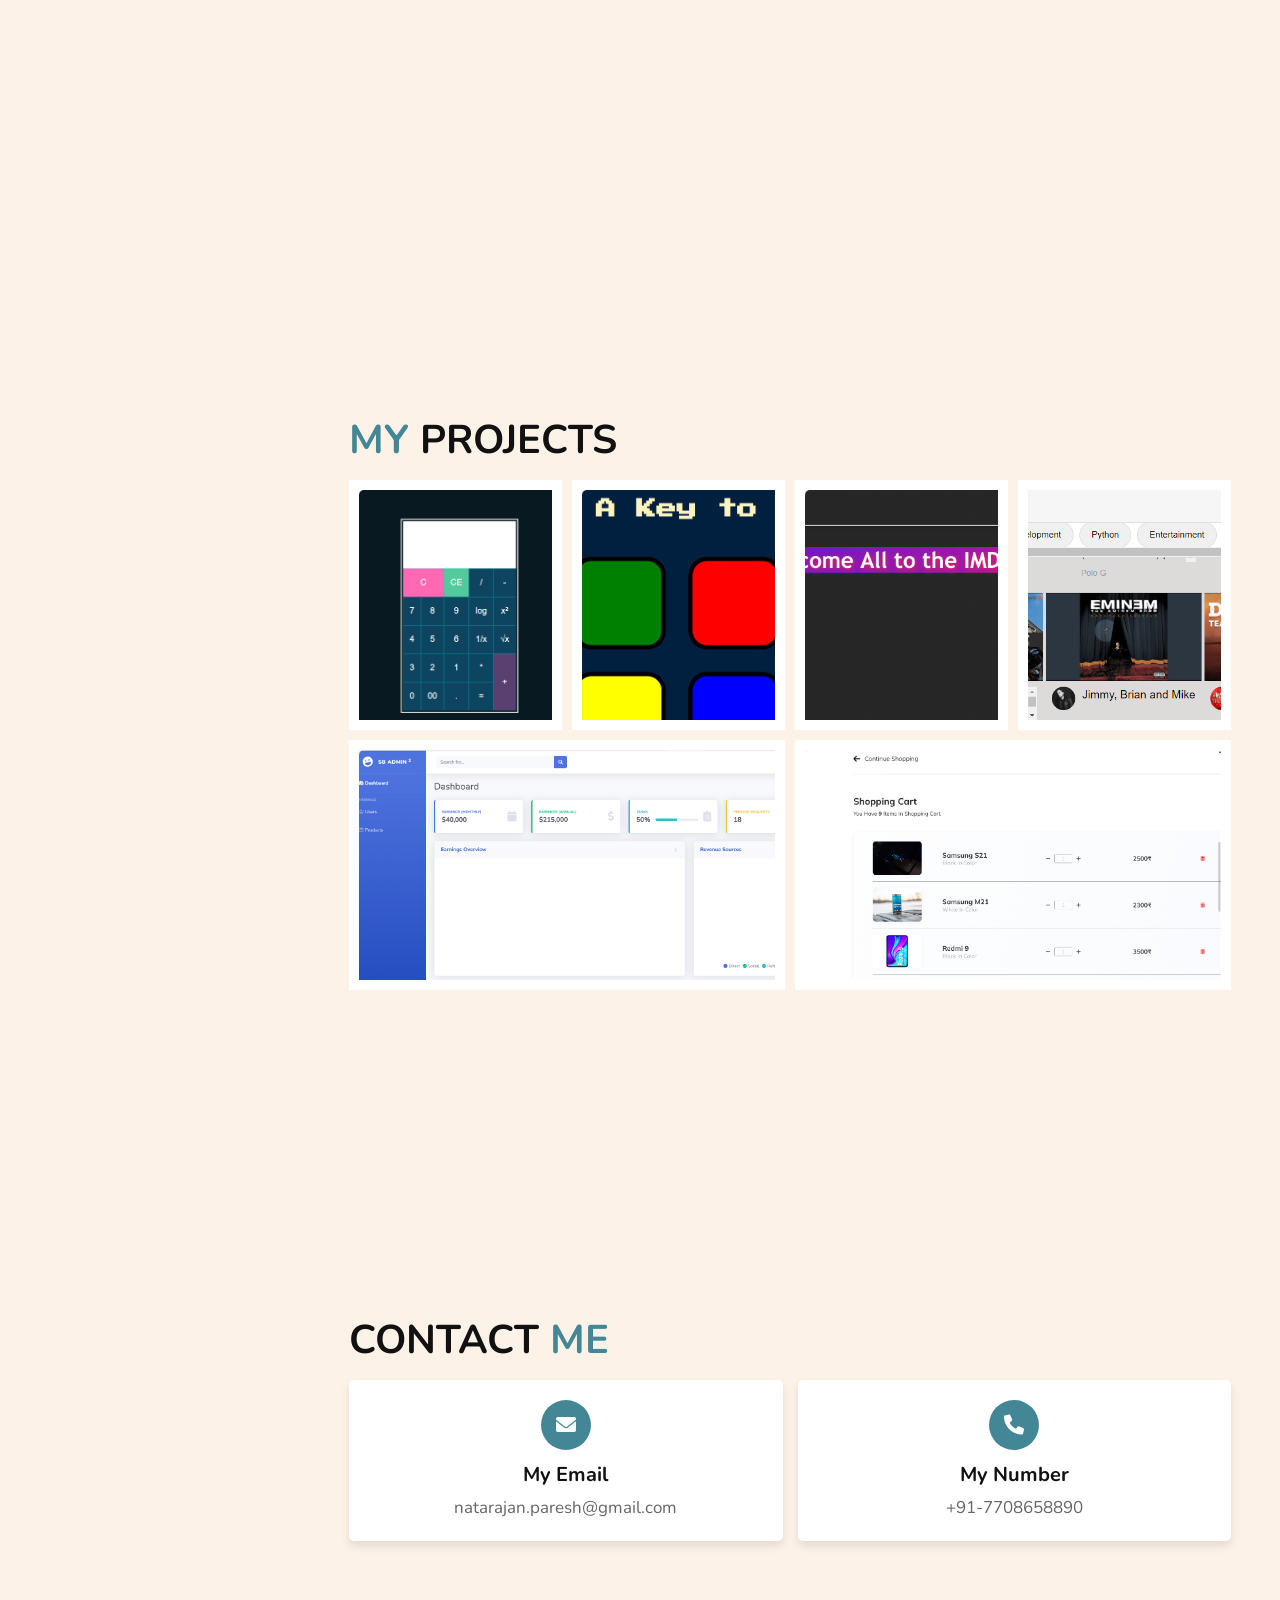
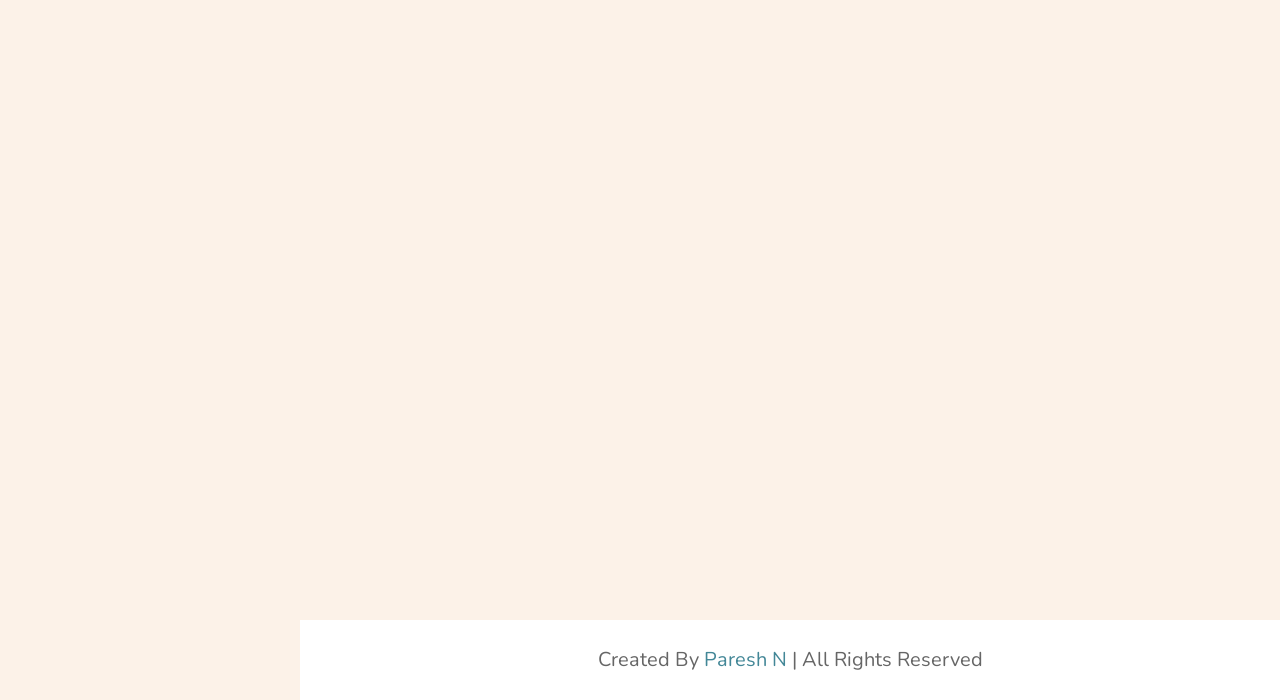
==== commit d5f9042a: "first commit" ====
--- a/index.html
+++ b/index.html
@@ -40,8 +40,7 @@
     
      <div class="follow">
          <a href="#" class="fab fa-github " id="github"></a>
-         <a href="#" class="fab fa-twitter" id="tweet" target="blank" ></a>
-         <a href="#" class="fab fa-instagram" id="instagram"></a>
+         
          <a href="#" class="fab fa-linkedin" id="linkedin"></a>
 
      </div>
@@ -108,7 +107,7 @@
         </div>
 
     </div>
-     <a href="images/Resume.pdf"class="btn" >Download Resume</a>
+     <a href="images/PareshNatarajan.pdf"class="btn" target="_blank"     >Download Resume</a>
 </div>
 </div>
 
@@ -136,7 +135,7 @@
      </div>
      <div class=" box-container">
          <div class="box">
-          <h3> >> 1 </h3>
+          <h3> >> 1+ </h3>
           <p>year of experience</p>
          </div>
          <div class="container">
@@ -244,7 +243,8 @@
         <img class="projecalc" src="images/calc.png" alt="">
         <h3> A Calculator Api</h3>
         <div class="icons">
-            <a href="https://calculatorpar3sh.netlify.app" class="fas fa-link"></a>
+            <a href="https://calculatorpar3sh.netlify.app" class="fas fa-link" target="_blank"></a>
+            <a href="https://github.com/Paresh1879/Calculator"  class="fa-solid fa-code" target="_blank"> </a>
             <!-- <a href="#" class="fas fa-share"></a>
             <a href="#" class="fas fa-search"></a> -->
         </div>
@@ -254,7 +254,9 @@
     <img src="images/rcg.png" alt="">
     <h3> Remember the Color Game </h3>
     <div class="icons">
-        <a href="https://paresh1879.github.io/Remember-the-colour-Game/" class="fas fa-link"></a>
+        <a href="https://paresh1879.github.io/Remember-the-colour-Game/" class="fas fa-link" target="_blank"></a>
+        <a href="https://github.com/Paresh1879/Remember-the-colour-Game"  class="fa-solid fa-code" target="_blank"> </a>
+
         <!-- <a href="#" class="fas fa-share"></a>
         <a href="#" class="fas fa-search"></a> -->
     </div>
@@ -263,7 +265,9 @@
         <img  src="images/MovieReview.png" alt="">
         <h3>Movie Review App</h3>
         <div class="icons">
-            <a href="https://imdbtdb.netlify.app" class="fas fa-link"></a>
+            <a href="https://imdbtdb.netlify.app" class="fas fa-link" target="_blank"></a>
+            <a href="https://github.com/Paresh1879/IMDB"  class="fa-solid fa-code" target="_blank"> </a>
+
             <!-- <a href="#" class="fas fa-share"></a>
             <a href="#" class="fas fa-search"></a> -->
         </div> 
@@ -272,7 +276,9 @@
         <img src="images/youtube.png" alt="">
         <h3> A Youtube Api</h3>
         <div class="icons">
-            <a href="https://par3shyoutubeclone.netlify.app" class="fas fa-link"></a>
+            <a href="https://par3shyoutubeclone.netlify.app" class="fas fa-link" target="_blank"></a>
+            <a href="https://github.com/Paresh1879/youtubecloneapi"  class="fa-solid fa-code" target="_blank"> </a>
+
             <!-- <a href="#" class="fas fa-share"></a>
             <a href="#" class="fas fa-search"></a> -->
         </div> 
@@ -281,7 +287,9 @@
         <img src="images/CRUDREACT.png" alt="">
         <h3> CRUD Project</h3>
         <div class="icons">
-            <a href="https://crudreactparesh.netlify.app" class="fas fa-link"></a>
+            <a href="https://crudreactparesh.netlify.app" class="fas fa-link" target="_blank"></a>
+            <a href="https://github.com/Paresh1879/CrudReact"  class="fa-solid fa-code" target="_blank"> </a>
+
             <!-- <a href="#" class="fas fa-share"></a>
             <a href="#" class="fas fa-search"></a> -->
         </div> 
@@ -290,7 +298,9 @@
         <img src="images/ShoppingCart.png" alt="">
         <h3> ShoppingCartReact</h3>
         <div class="icons">
-            <a href="https://addtocartreact.netlify.app" class="fas fa-link"></a>
+            <a href="https://addtocartreact.netlify.app" class="fas fa-link" target="_blank"></a>
+            <a href="https://github.com/Paresh1879/AddtoCart"  class="fa-solid fa-code" target="_blank"> </a>
+
             <!-- <a href="#" class="fas fa-share"></a>
             <a href="#" class="fas fa-search"></a> -->
         </div> 
@@ -331,25 +341,7 @@
             <p>Tiana-801,House of Hiranandani,Chennai-600130</p>
         </div> -->
 
-    </div>
-
-    <div class="row">
-
-        <form method ="post">
-
-            <input type="text" placeholder="name" class="box" autocomplete="off" id="name">
-            <input type="email" placeholder="email" class="box" autocomplete="off" id="email">
-            <input type="text" placeholder="Subject" class="box" id="subject">
-            <textarea name="" placeholder="message" id="" cols="30" rows="10"></textarea>
-
-            <input type="submit" class="btn" value="send message" id="sendbtn">
-          
-
-        </form>
-
-            
-
-    </div>
+    
 
 
 </section>
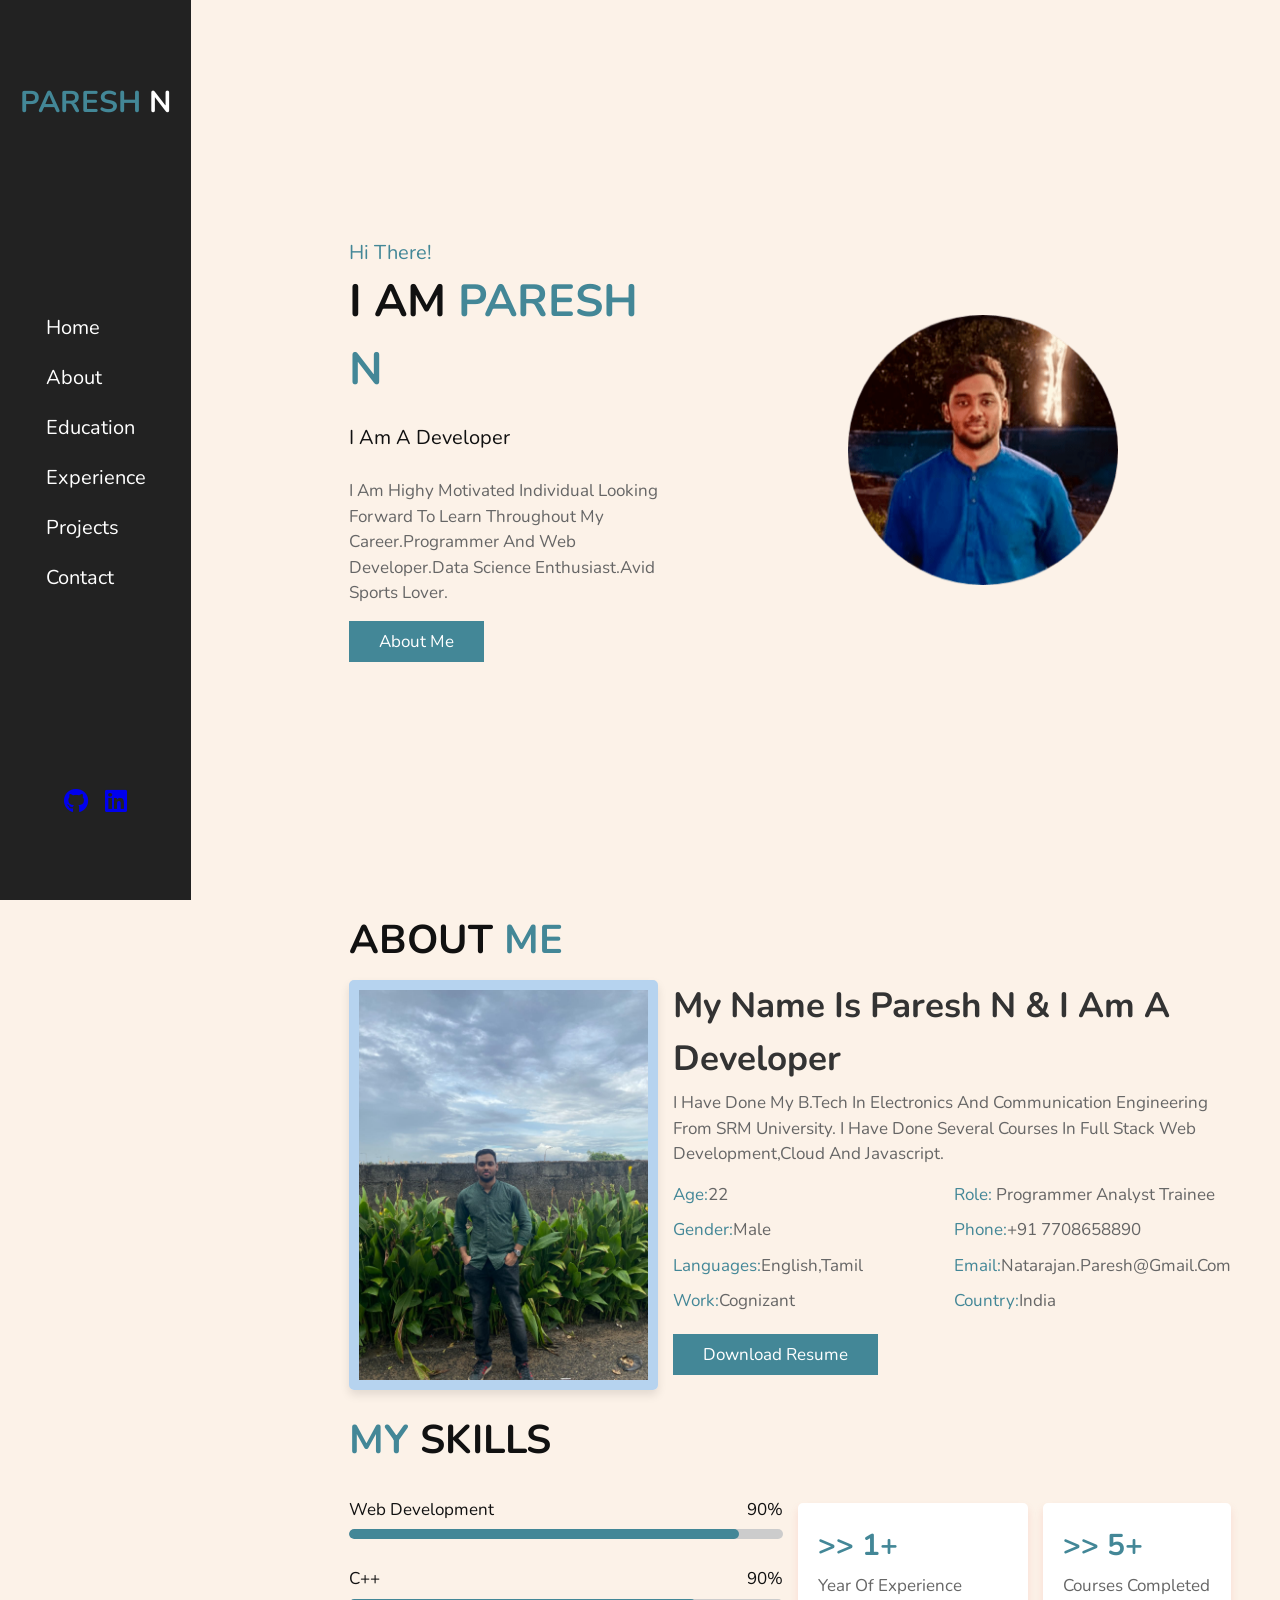
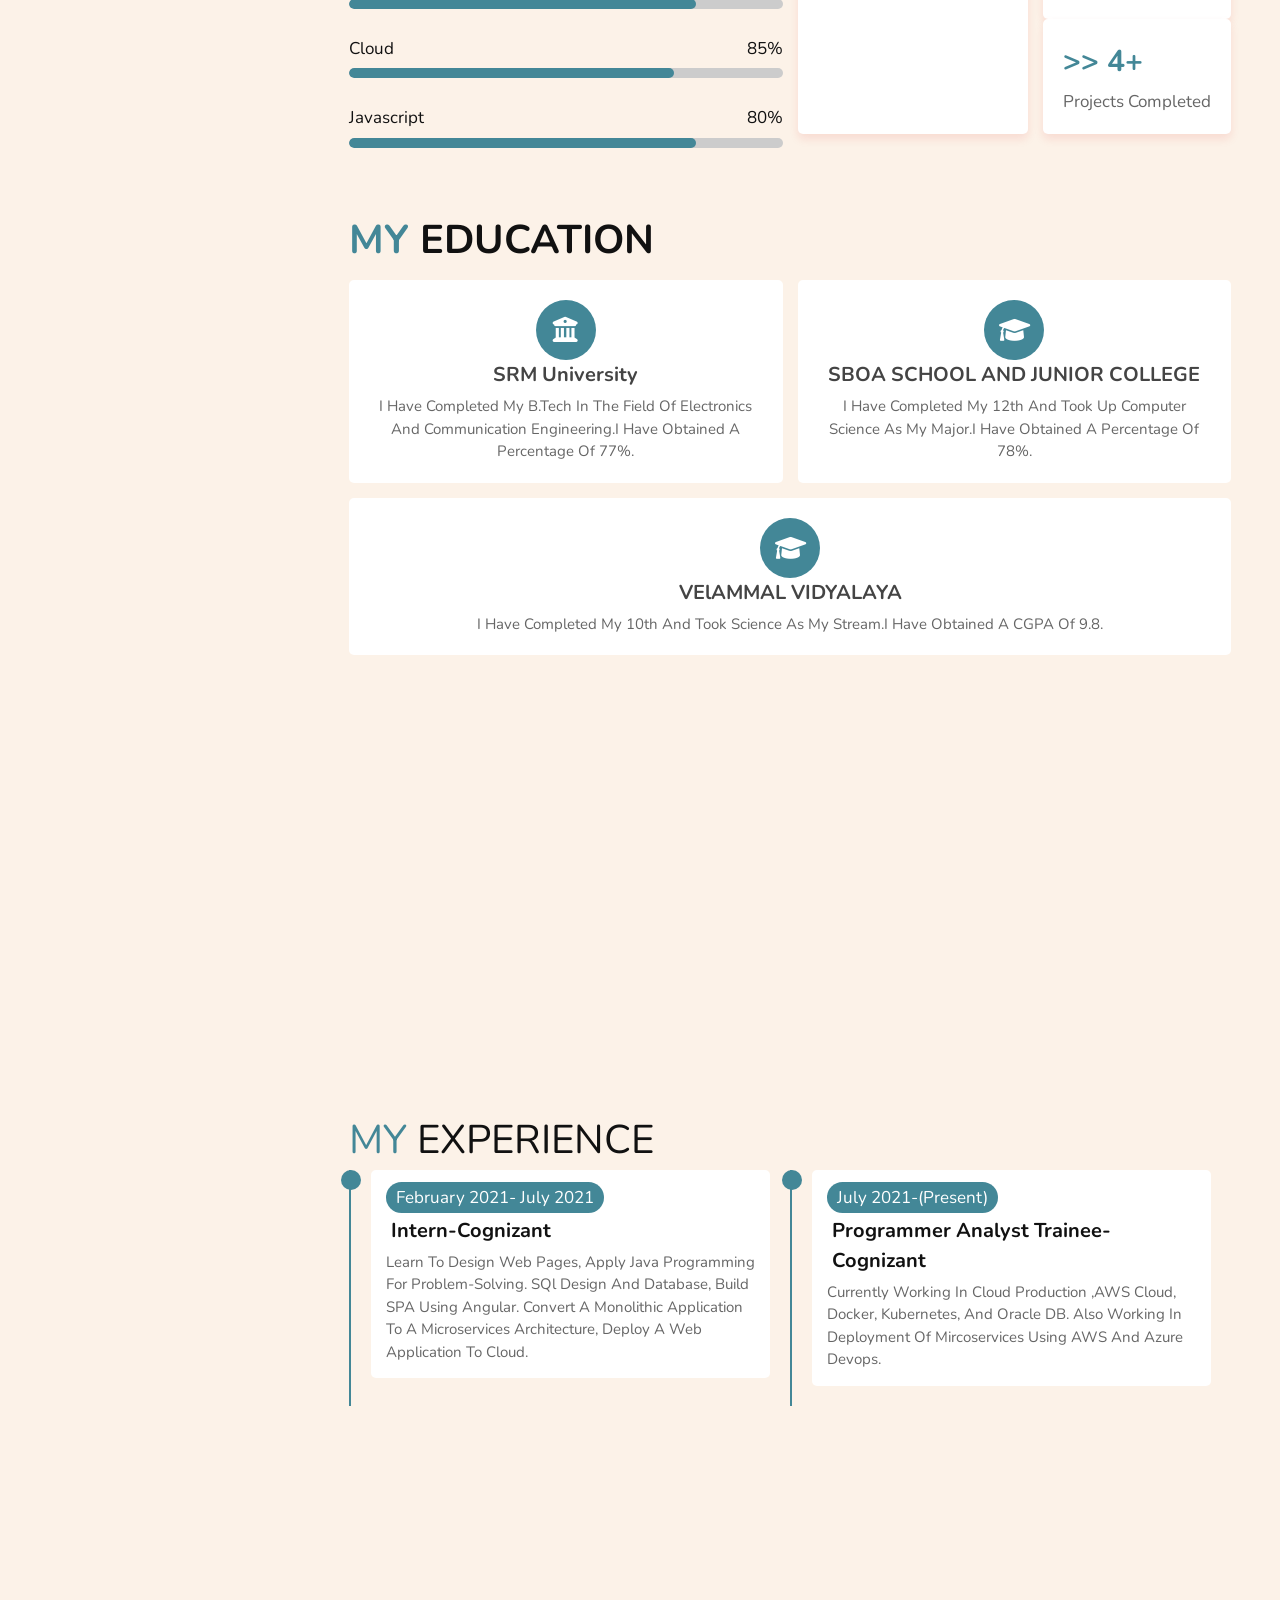
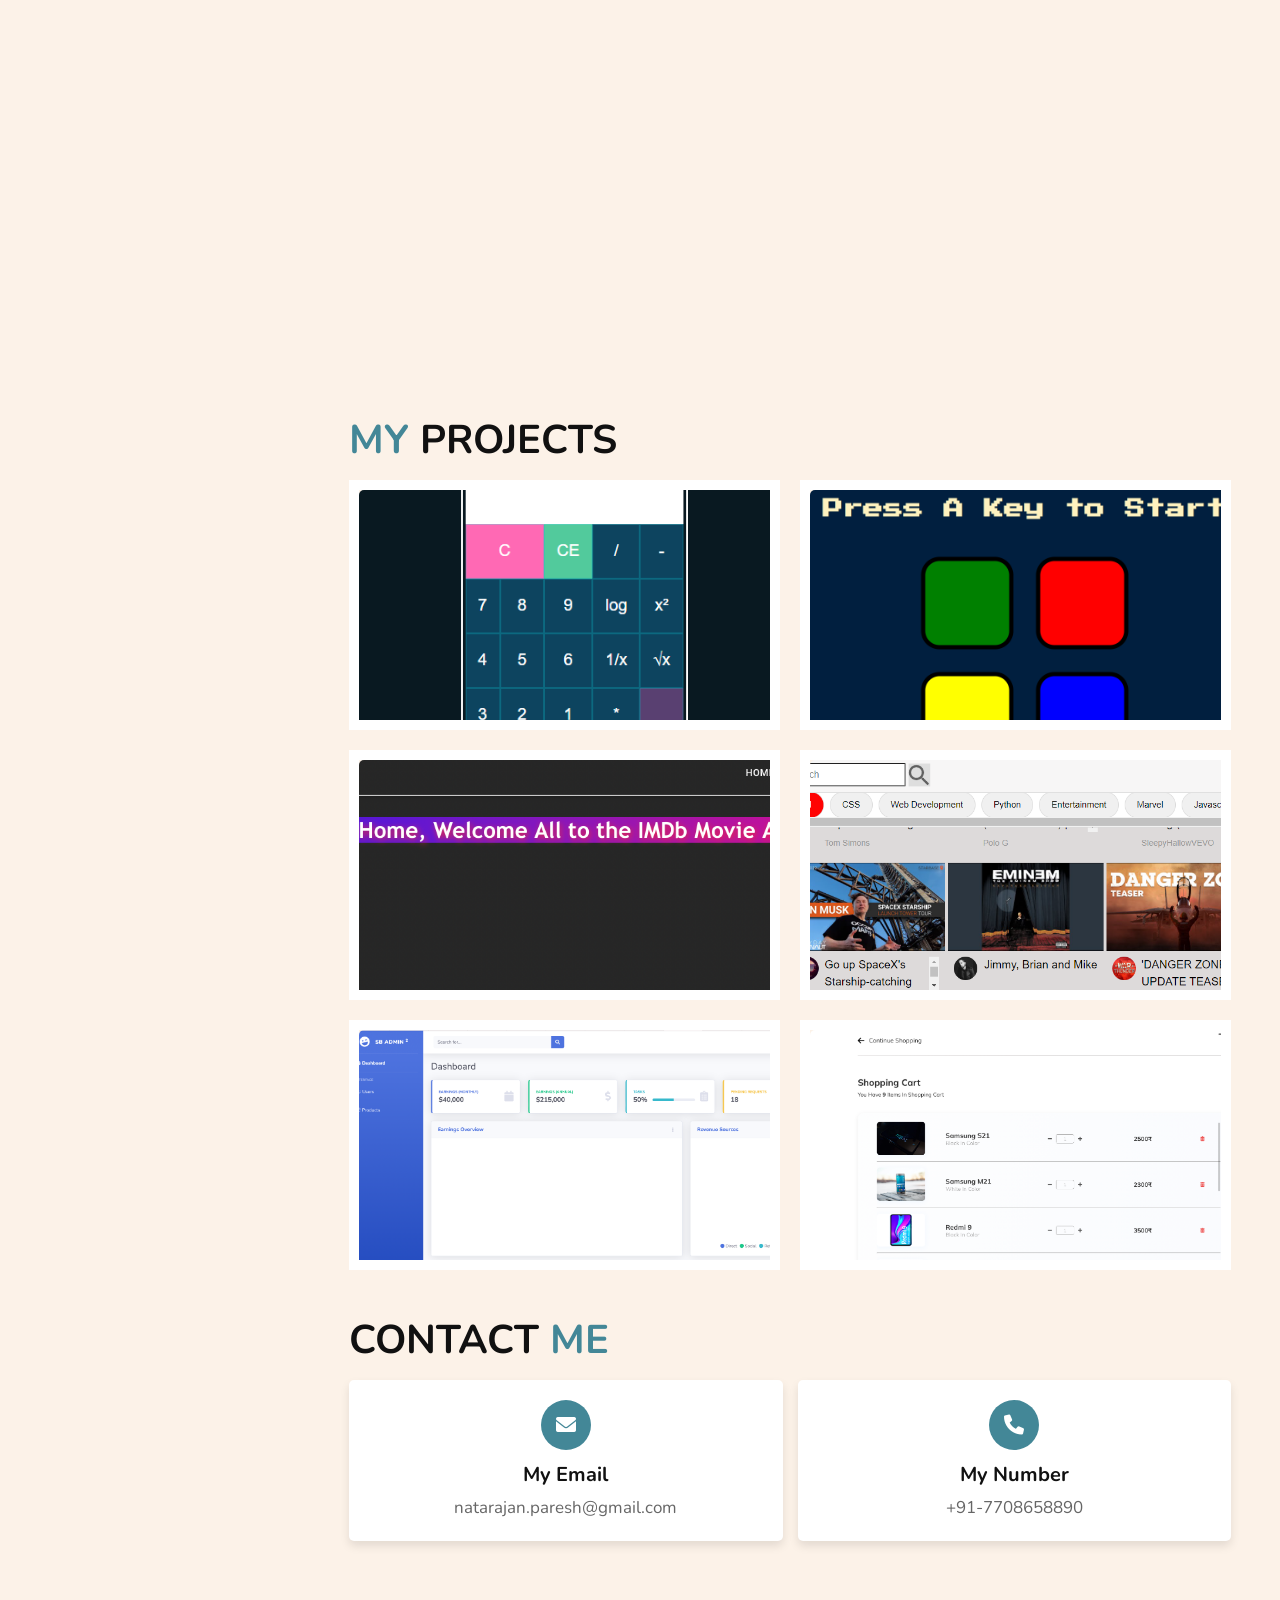
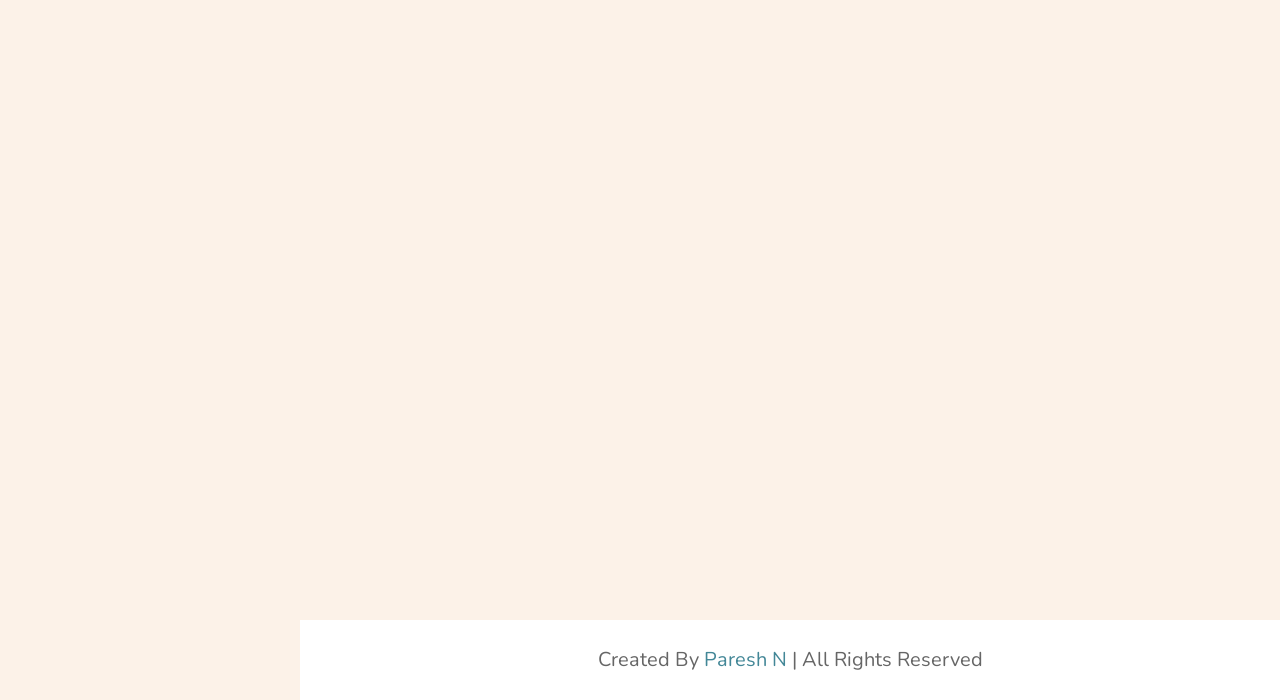
==== commit 7290e7e1: "first commit" ====
--- a/index.html
+++ b/index.html
@@ -39,9 +39,9 @@
      </nav>    
     
      <div class="follow">
-         <a href="#" class="fab fa-github " id="github"></a>
+         <a href="https://github.com/Paresh1879" class="fab fa-github " id="github" target="_blank"></a>
          
-         <a href="#" class="fab fa-linkedin" id="linkedin"></a>
+         <a href="https://www.linkedin.com/in/pareshns99/" class="fab fa-linkedin" id="linkedin" target="_blank"></a>
 
      </div>
          
--- a/style.css
+++ b/style.css
@@ -416,11 +416,11 @@
 .projects .box-container{
   display: flex;
   flex-wrap: wrap;
-  gap: 1rem;
+  gap: 2rem;
 
 }
 .projects .box-container .box{
-  flex: 1 1 20rem;
+  flex: 1 1 30rem;
   height: 25rem;
   position: relative;
   overflow:hidden;
